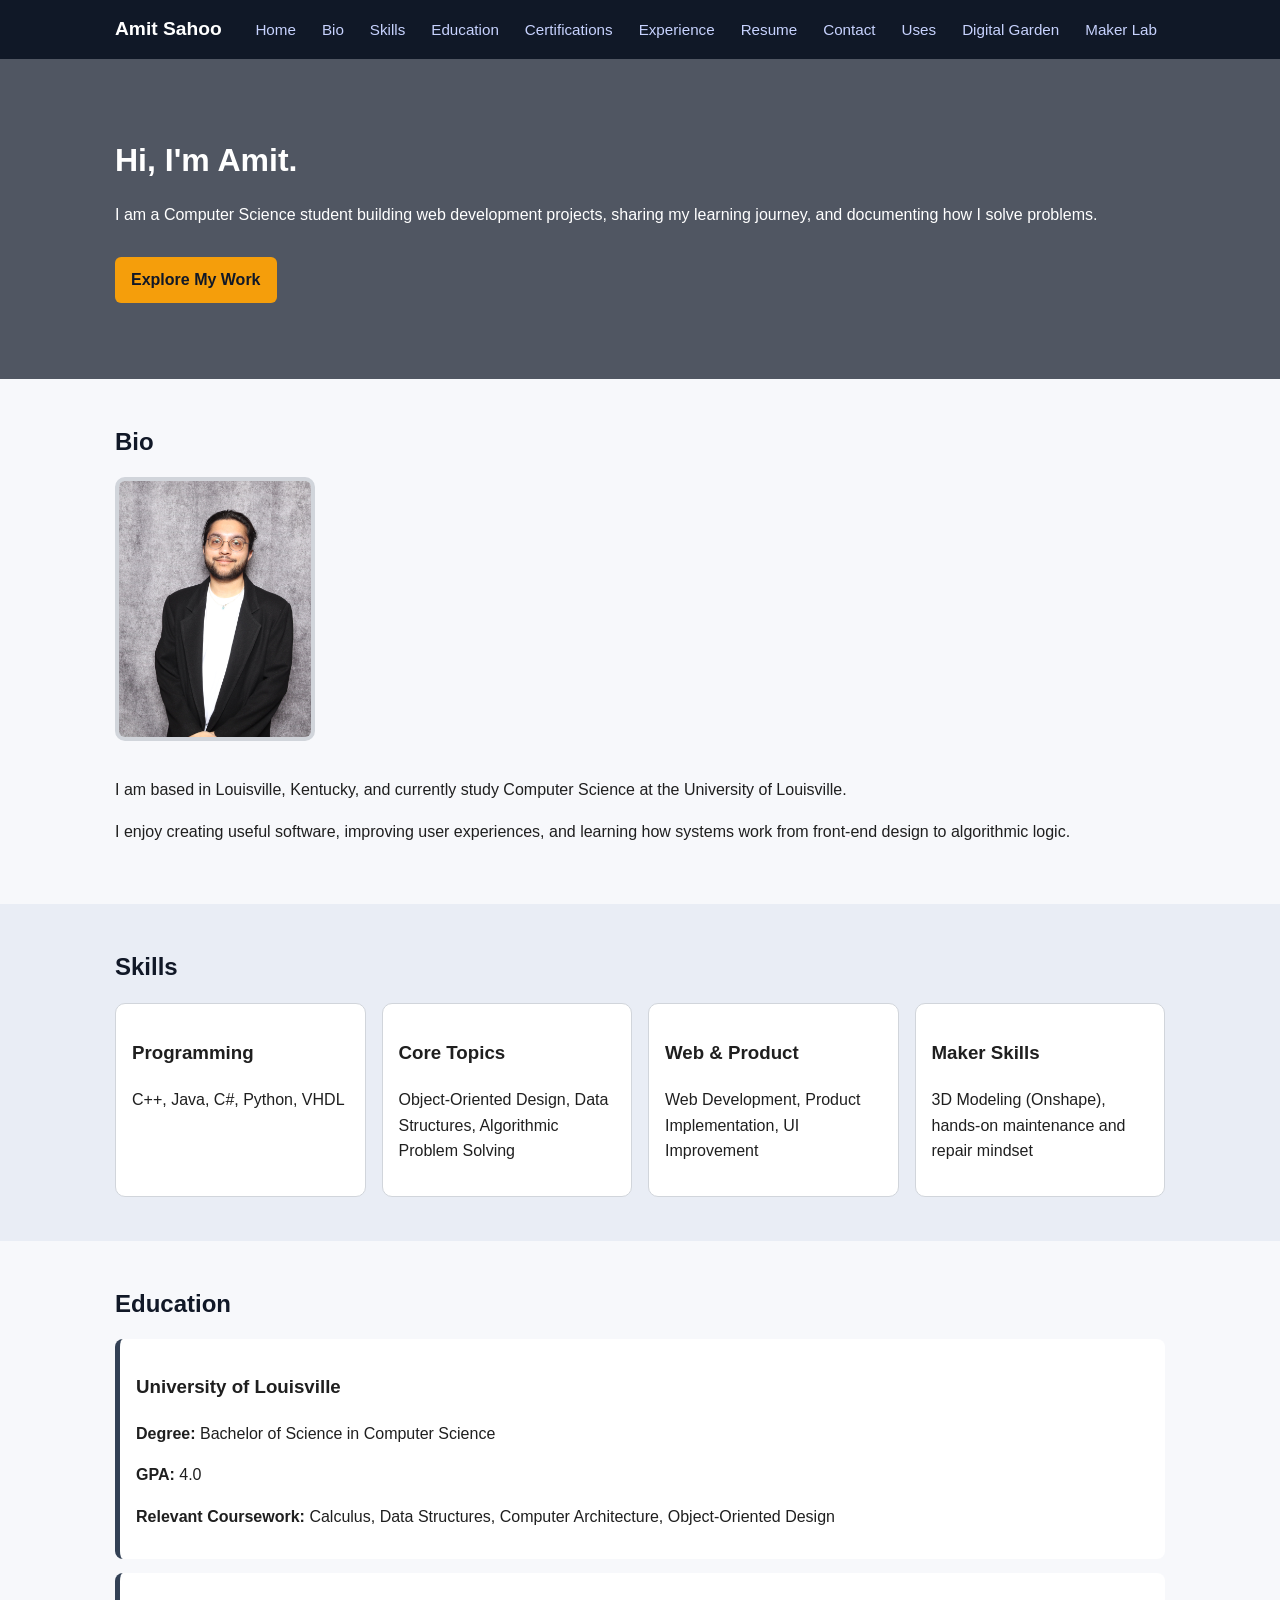
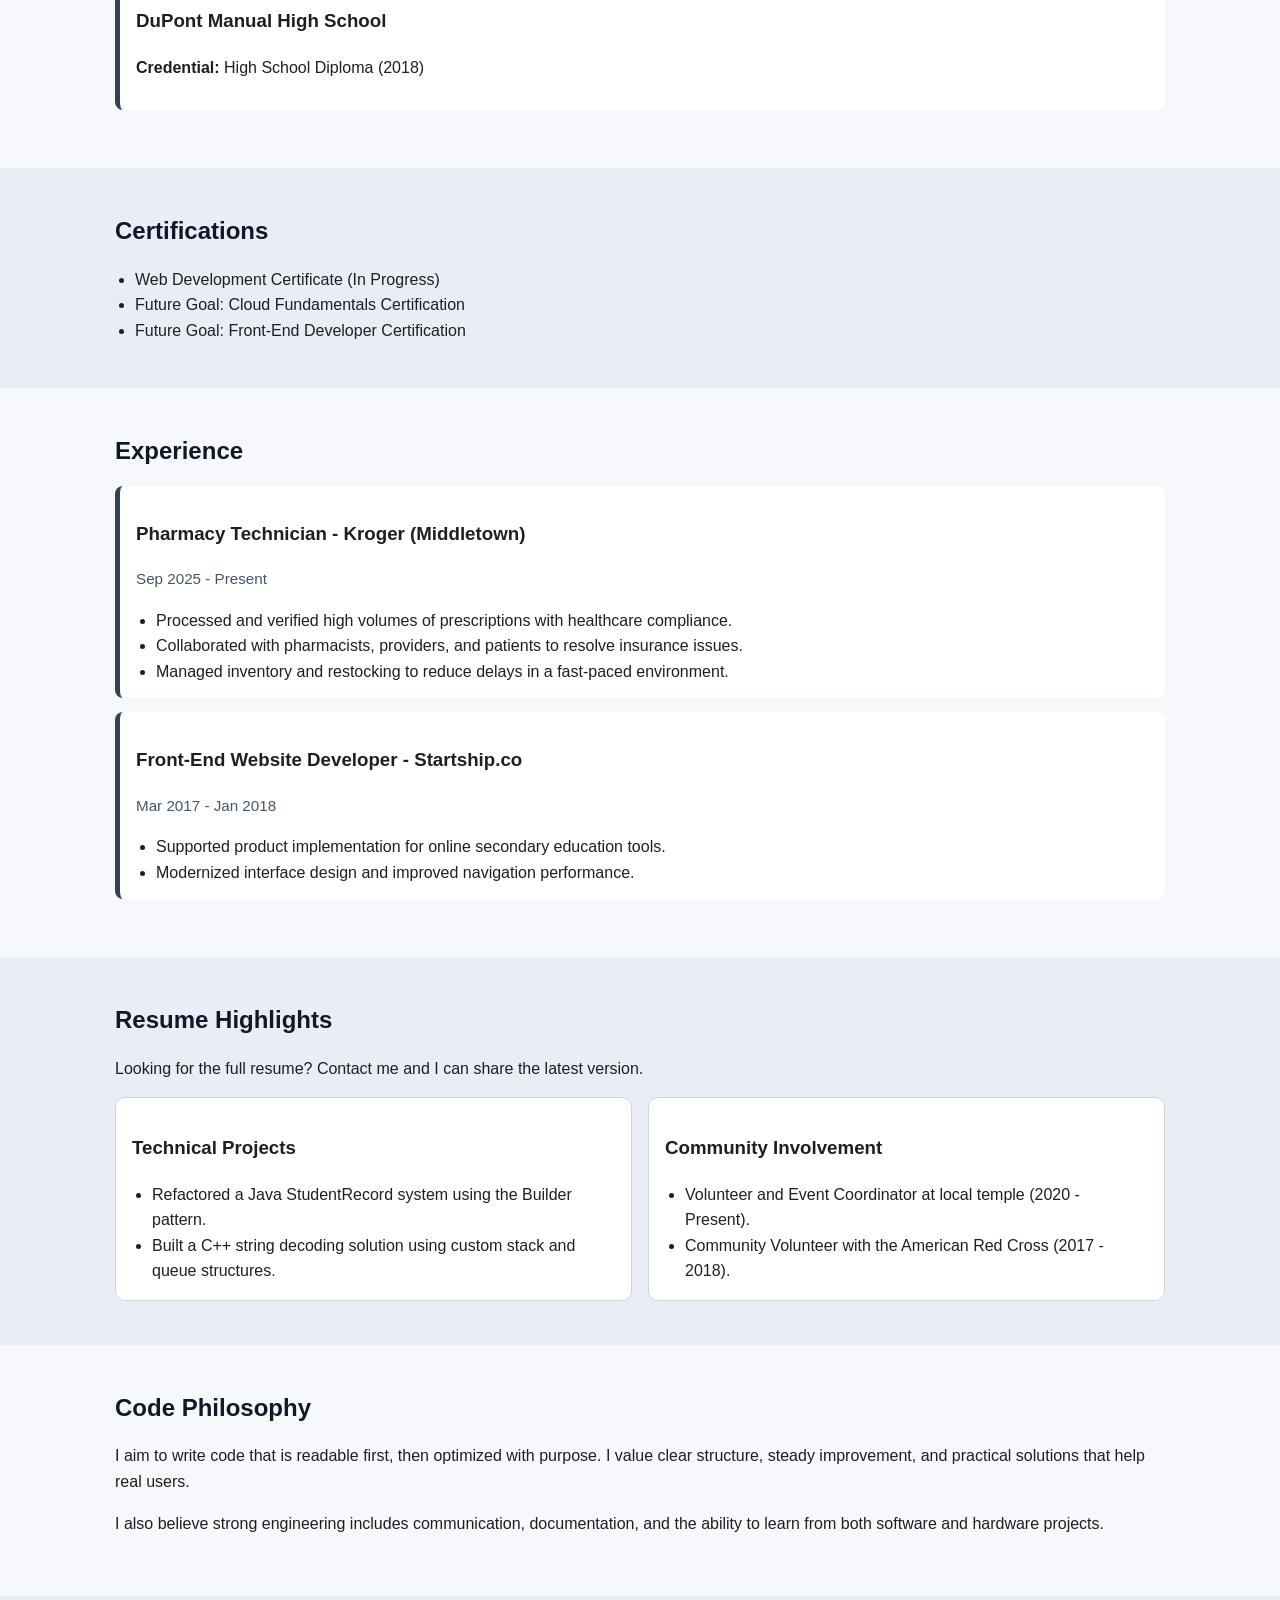
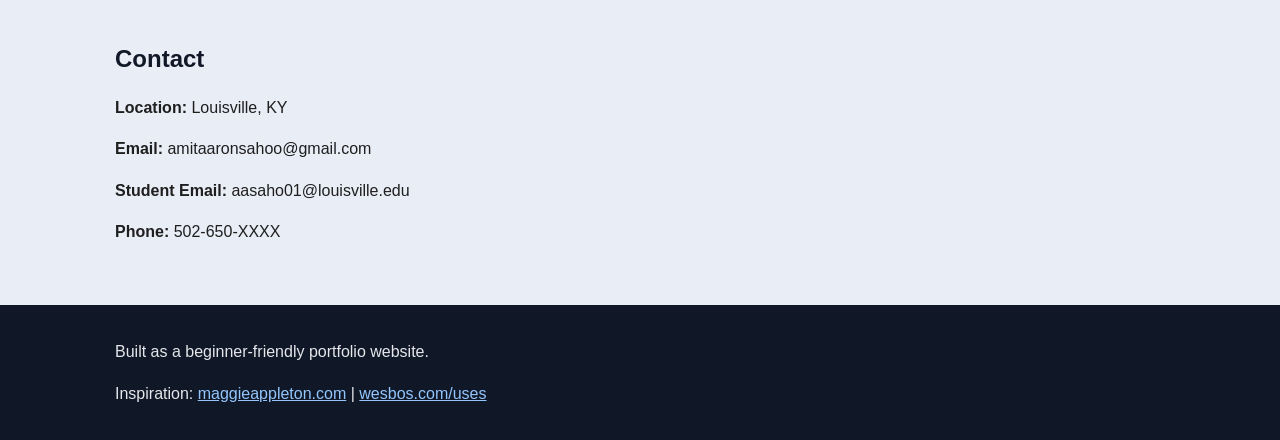
==== index.html @ 65211c7f "Add initial portfolio website files and link checker script" ====
<!DOCTYPE html>
<html lang="en">
<head>
  <meta charset="UTF-8">
  <meta name="viewport" content="width=device-width, initial-scale=1.0">
  <title>Amit Sahoo | Portfolio</title>
  <link rel="stylesheet" href="style.css">
</head>
<body>
  <!-- Simple header with site title and navigation -->
  <header class="site-header">
    <div class="container header-row">
      <a class="site-title" href="index.html">Amit Sahoo</a>
      <nav>
        <ul class="nav-list">
          <li><a href="#hero">Home</a></li>
          <li><a href="#bio">Bio</a></li>
          <li><a href="#skills">Skills</a></li>
          <li><a href="#education">Education</a></li>
          <li><a href="#certifications">Certifications</a></li>
          <li><a href="#experience">Experience</a></li>
          <li><a href="#resume">Resume</a></li>
          <li><a href="#contact">Contact</a></li>
          <li><a href="./uses.html">Uses</a></li>
          <li><a href="./digital-garden.html">Digital Garden</a></li>
          <li><a href="./maker-lab.html">Maker Lab</a></li>
        </ul>
      </nav>
    </div>
  </header>

  <main>
    <!-- Hero section introduces who you are and what this site is about -->
    <section id="hero" class="hero-section">
      <div class="hero-overlay">
        <div class="container hero-content">
          <h1>Hi, I'm Amit.</h1>
          <p>
            I am a Computer Science student building web development projects,
            sharing my learning journey, and documenting how I solve problems.
          </p>
          <a class="button" href="#projects-shortcut">Explore My Work</a>
        </div>
      </div>
    </section>

    <!-- Bio section with a quick personal introduction -->
    <section id="bio" class="section container">
      <h2>Bio</h2>
      <div class="split-layout">
        <img src="img/AmitSahoo.jpeg" alt="Portrait of Amit Sahoo" class="profile-image">
        <div>
          <p>
            I am based in Louisville, Kentucky, and currently study Computer
            Science at the University of Louisville.
          </p>
          <p>
            I enjoy creating useful software, improving user experiences, and
            learning how systems work from front-end design to algorithmic logic.
          </p>
        </div>
      </div>
    </section>

    <!-- Skills section as simple cards for quick scanning -->
    <section id="skills" class="section section-muted">
      <div class="container">
        <h2>Skills</h2>
        <div class="card-row">
          <article class="card">
            <h3>Programming</h3>
            <p>C++, Java, C#, Python, VHDL</p>
          </article>
          <article class="card">
            <h3>Core Topics</h3>
            <p>Object-Oriented Design, Data Structures, Algorithmic Problem Solving</p>
          </article>
          <article class="card">
            <h3>Web & Product</h3>
            <p>Web Development, Product Implementation, UI Improvement</p>
          </article>
          <article class="card">
            <h3>Maker Skills</h3>
            <p>3D Modeling (Onshape), hands-on maintenance and repair mindset</p>
          </article>
        </div>
      </div>
    </section>

    <!-- Education section with concise school details -->
    <section id="education" class="section container">
      <h2>Education</h2>
      <article class="timeline-item">
        <h3>University of Louisville</h3>
        <p><strong>Degree:</strong> Bachelor of Science in Computer Science</p>
        <p><strong>GPA:</strong> 4.0</p>
        <p><strong>Relevant Coursework:</strong> Calculus, Data Structures, Computer Architecture, Object-Oriented Design</p>
      </article>
      <article class="timeline-item">
        <h3>DuPont Manual High School</h3>
        <p><strong>Credential:</strong> High School Diploma (2018)</p>
      </article>
    </section>

    <!-- Certifications section can grow as you complete courses and exams -->
    <section id="certifications" class="section section-muted">
      <div class="container">
        <h2>Certifications</h2>
        <ul class="simple-list">
          <li>Web Development Certificate (In Progress)</li>
          <li>Future Goal: Cloud Fundamentals Certification</li>
          <li>Future Goal: Front-End Developer Certification</li>
        </ul>
      </div>
    </section>

    <!-- Experience section uses concise bullet points from your resume -->
    <section id="experience" class="section container">
      <h2>Experience</h2>
      <article class="timeline-item">
        <h3>Pharmacy Technician - Kroger (Middletown)</h3>
        <p class="meta">Sep 2025 - Present</p>
        <ul class="simple-list">
          <li>Processed and verified high volumes of prescriptions with healthcare compliance.</li>
          <li>Collaborated with pharmacists, providers, and patients to resolve insurance issues.</li>
          <li>Managed inventory and restocking to reduce delays in a fast-paced environment.</li>
        </ul>
      </article>
      <article class="timeline-item">
        <h3>Front-End Website Developer - Startship.co</h3>
        <p class="meta">Mar 2017 - Jan 2018</p>
        <ul class="simple-list">
          <li>Supported product implementation for online secondary education tools.</li>
          <li>Modernized interface design and improved navigation performance.</li>
        </ul>
      </article>
    </section>

    <!-- Resume highlights section keeps your profile concise and easy to read -->
    <section id="resume" class="section section-muted">
      <div class="container">
        <h2>Resume Highlights</h2>
        <p>
          Looking for the full resume? Contact me and I can share the latest version.
        </p>
        <div class="card-row" id="projects-shortcut">
          <article class="card">
            <h3>Technical Projects</h3>
            <ul class="simple-list">
              <li>Refactored a Java StudentRecord system using the Builder pattern.</li>
              <li>Built a C++ string decoding solution using custom stack and queue structures.</li>
            </ul>
          </article>
          <article class="card">
            <h3>Community Involvement</h3>
            <ul class="simple-list">
              <li>Volunteer and Event Coordinator at local temple (2020 - Present).</li>
              <li>Community Volunteer with the American Red Cross (2017 - 2018).</li>
            </ul>
          </article>
        </div>
      </div>
    </section>

    <!-- Code philosophy explains your engineering values in a short way -->
    <section id="code-philosophy" class="section container">
      <h2>Code Philosophy</h2>
      <p>
        I aim to write code that is readable first, then optimized with purpose.
        I value clear structure, steady improvement, and practical solutions that
        help real users.
      </p>
      <p>
        I also believe strong engineering includes communication, documentation,
        and the ability to learn from both software and hardware projects.
      </p>
    </section>

    <!-- Contact section uses privacy-safe details -->
    <section id="contact" class="section section-muted">
      <div class="container">
        <h2>Contact</h2>
        <p><strong>Location:</strong> Louisville, KY</p>
        <p><strong>Email:</strong> amitaaronsahoo@gmail.com</p>
        <p><strong>Student Email:</strong> aasaho01@louisville.edu</p>
        <p><strong>Phone:</strong> 502-650-XXXX</p>
      </div>
    </section>
  </main>

  <!-- Footer includes inspiration links requested by the user -->
  <footer class="site-footer">
    <div class="container">
      <p>Built as a beginner-friendly portfolio website.</p>
      <p>
        Inspiration:
        <a href="https://maggieappleton.com/" target="_blank" rel="noopener noreferrer">maggieappleton.com</a>
        |
        <a href="https://wesbos.com/uses" target="_blank" rel="noopener noreferrer">wesbos.com/uses</a>
      </p>
    </div>
  </footer>
</body>
</html>
---- style.css ----
/* ------------------------------
   Basic page styles
   ------------------------------ */

* {
  box-sizing: border-box;
}

body {
  margin: 0;
  font-family: Arial, sans-serif;
  line-height: 1.6;
  color: #1f1f1f;
  background-color: #f7f8fb;
}

img {
  max-width: 100%;
  display: block;
}

/* Shared width container so content stays readable on large screens */
.container {
  width: 90%;
  max-width: 1050px;
  margin: 0 auto;
}

/* ------------------------------
   Header and navigation
   ------------------------------ */

.site-header {
  background-color: #101827;
  position: sticky;
  top: 0;
  z-index: 20;
}

.header-row {
  display: flex;
  justify-content: space-between;
  align-items: center;
  gap: 16px;
  padding: 14px 0;
}

.site-title {
  color: #ffffff;
  text-decoration: none;
  font-size: 1.2rem;
  font-weight: bold;
}

.nav-list {
  list-style: none;
  display: flex;
  flex-wrap: wrap;
  gap: 10px;
  margin: 0;
  padding: 0;
}

.nav-list a {
  color: #c7d2fe;
  text-decoration: none;
  padding: 6px 8px;
  border-radius: 5px;
  font-size: 0.95rem;
}

.nav-list a:hover {
  background-color: #1f2937;
  color: #ffffff;
}

/* ------------------------------
   Hero section
   ------------------------------ */

.hero-section {
  background-image: url("img/hero-bg.jpg");
  background-size: cover;
  background-position: center;
  min-height: 320px;
}

.hero-overlay {
  background-color: rgba(16, 24, 39, 0.72);
  min-height: 320px;
  display: flex;
  align-items: center;
}

.hero-content {
  color: #ffffff;
  padding: 40px 0;
}

.hero-content h1 {
  margin-top: 0;
  margin-bottom: 8px;
  font-size: 2rem;
}

.button {
  display: inline-block;
  margin-top: 14px;
  background-color: #f59e0b;
  color: #111827;
  text-decoration: none;
  padding: 10px 16px;
  border-radius: 6px;
  font-weight: bold;
}

.button:hover {
  background-color: #fbbf24;
}

/* ------------------------------
   Shared section and card styles
   ------------------------------ */

.section {
  padding: 44px 0;
}

.section-muted {
  background-color: #e9edf5;
}

h2 {
  margin-top: 0;
  margin-bottom: 16px;
  color: #111827;
}

.split-layout {
  display: flex;
  flex-wrap: wrap;
  gap: 20px;
  align-items: center;
}

.profile-image {
  width: 200px;
  border-radius: 10px;
  border: 4px solid #d1d5db;
}

.card-row {
  display: flex;
  flex-wrap: wrap;
  gap: 16px;
}

.card {
  flex: 1 1 220px;
  background-color: #ffffff;
  border: 1px solid #d1d5db;
  border-radius: 10px;
  padding: 16px;
}

.timeline-item {
  background-color: #ffffff;
  border-left: 5px solid #334155;
  padding: 14px 16px;
  margin-bottom: 14px;
  border-radius: 8px;
}

.meta {
  color: #475569;
  font-size: 0.95rem;
}

.simple-list {
  padding-left: 20px;
  margin-bottom: 0;
}

/* ------------------------------
   Footer styles
   ------------------------------ */

.site-footer {
  background-color: #101827;
  color: #e5e7eb;
  padding: 18px 0;
}

.site-footer a {
  color: #93c5fd;
}

/* ------------------------------
   Small screen improvements
   ------------------------------ */

@media (max-width: 680px) {
  .header-row {
    flex-direction: column;
    align-items: flex-start;
  }

  .hero-content h1 {
    font-size: 1.6rem;
  }

  .profile-image {
    width: 150px;
  }
}
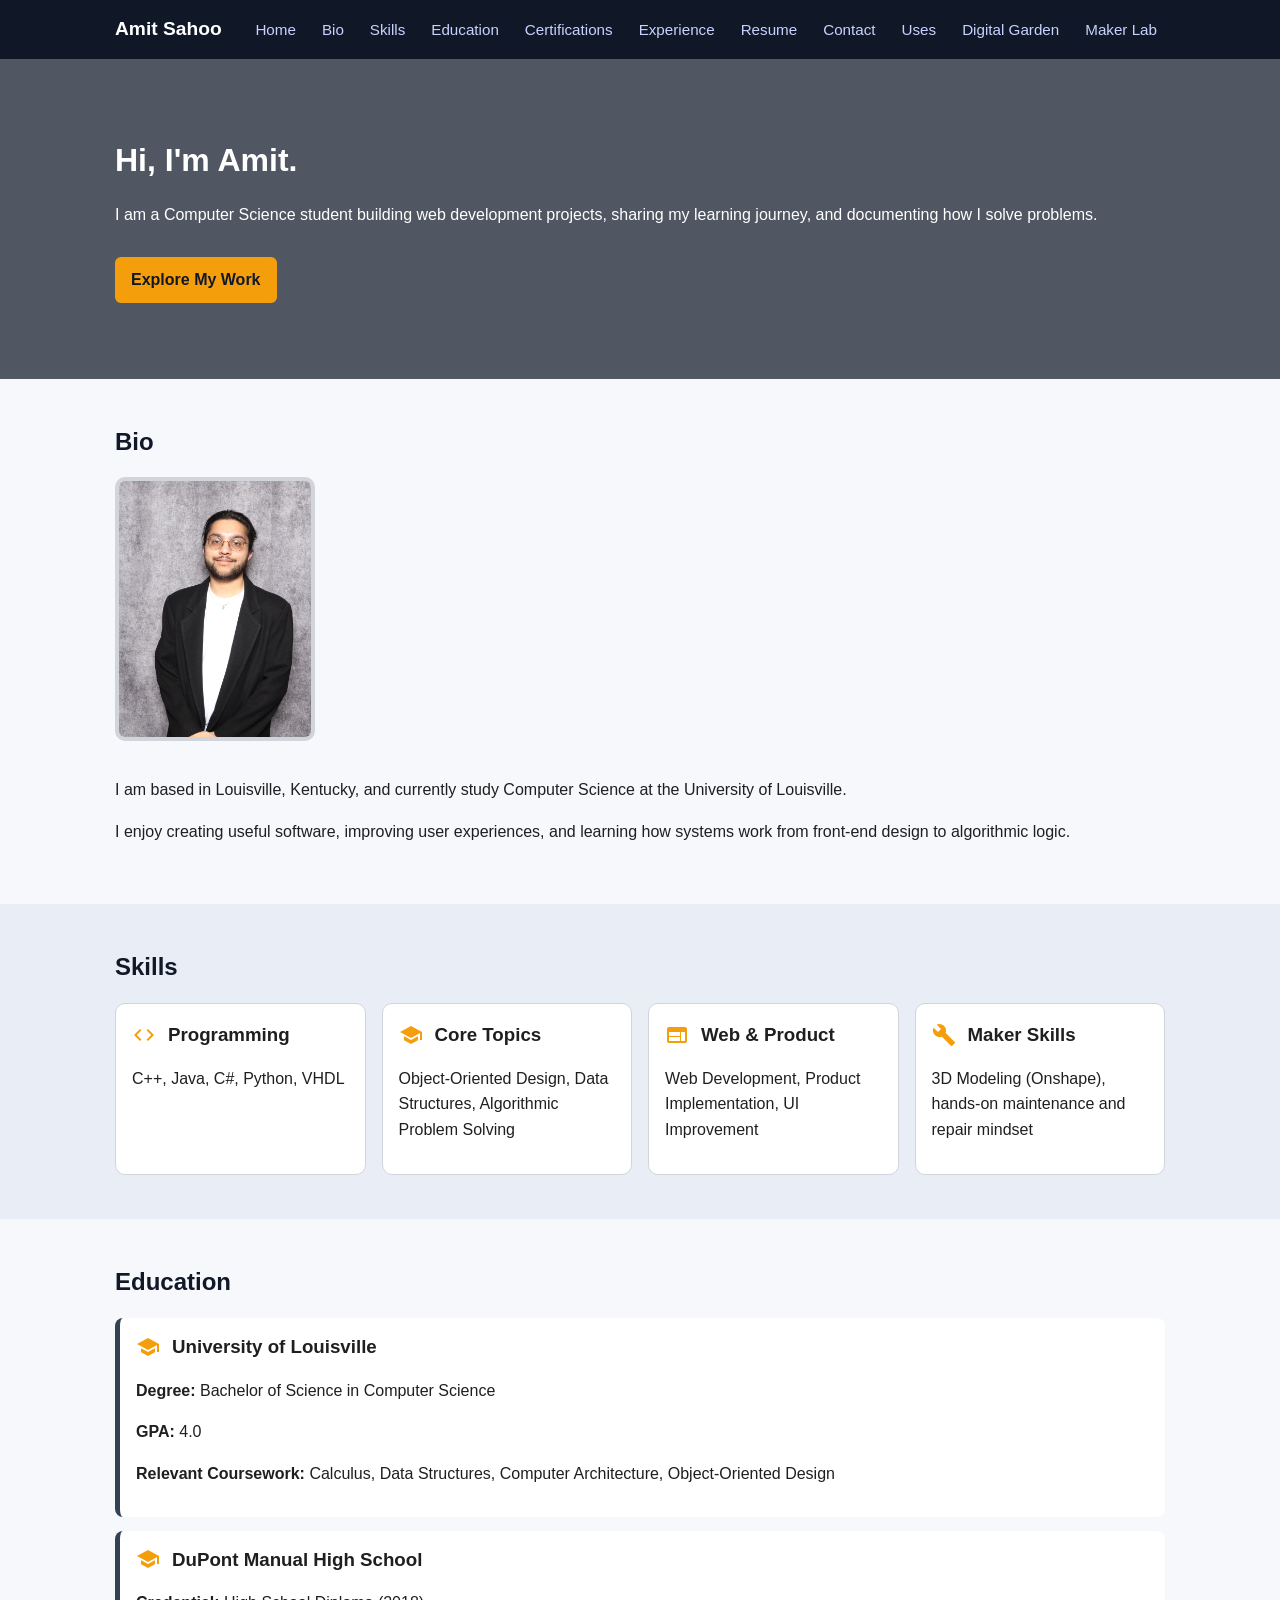
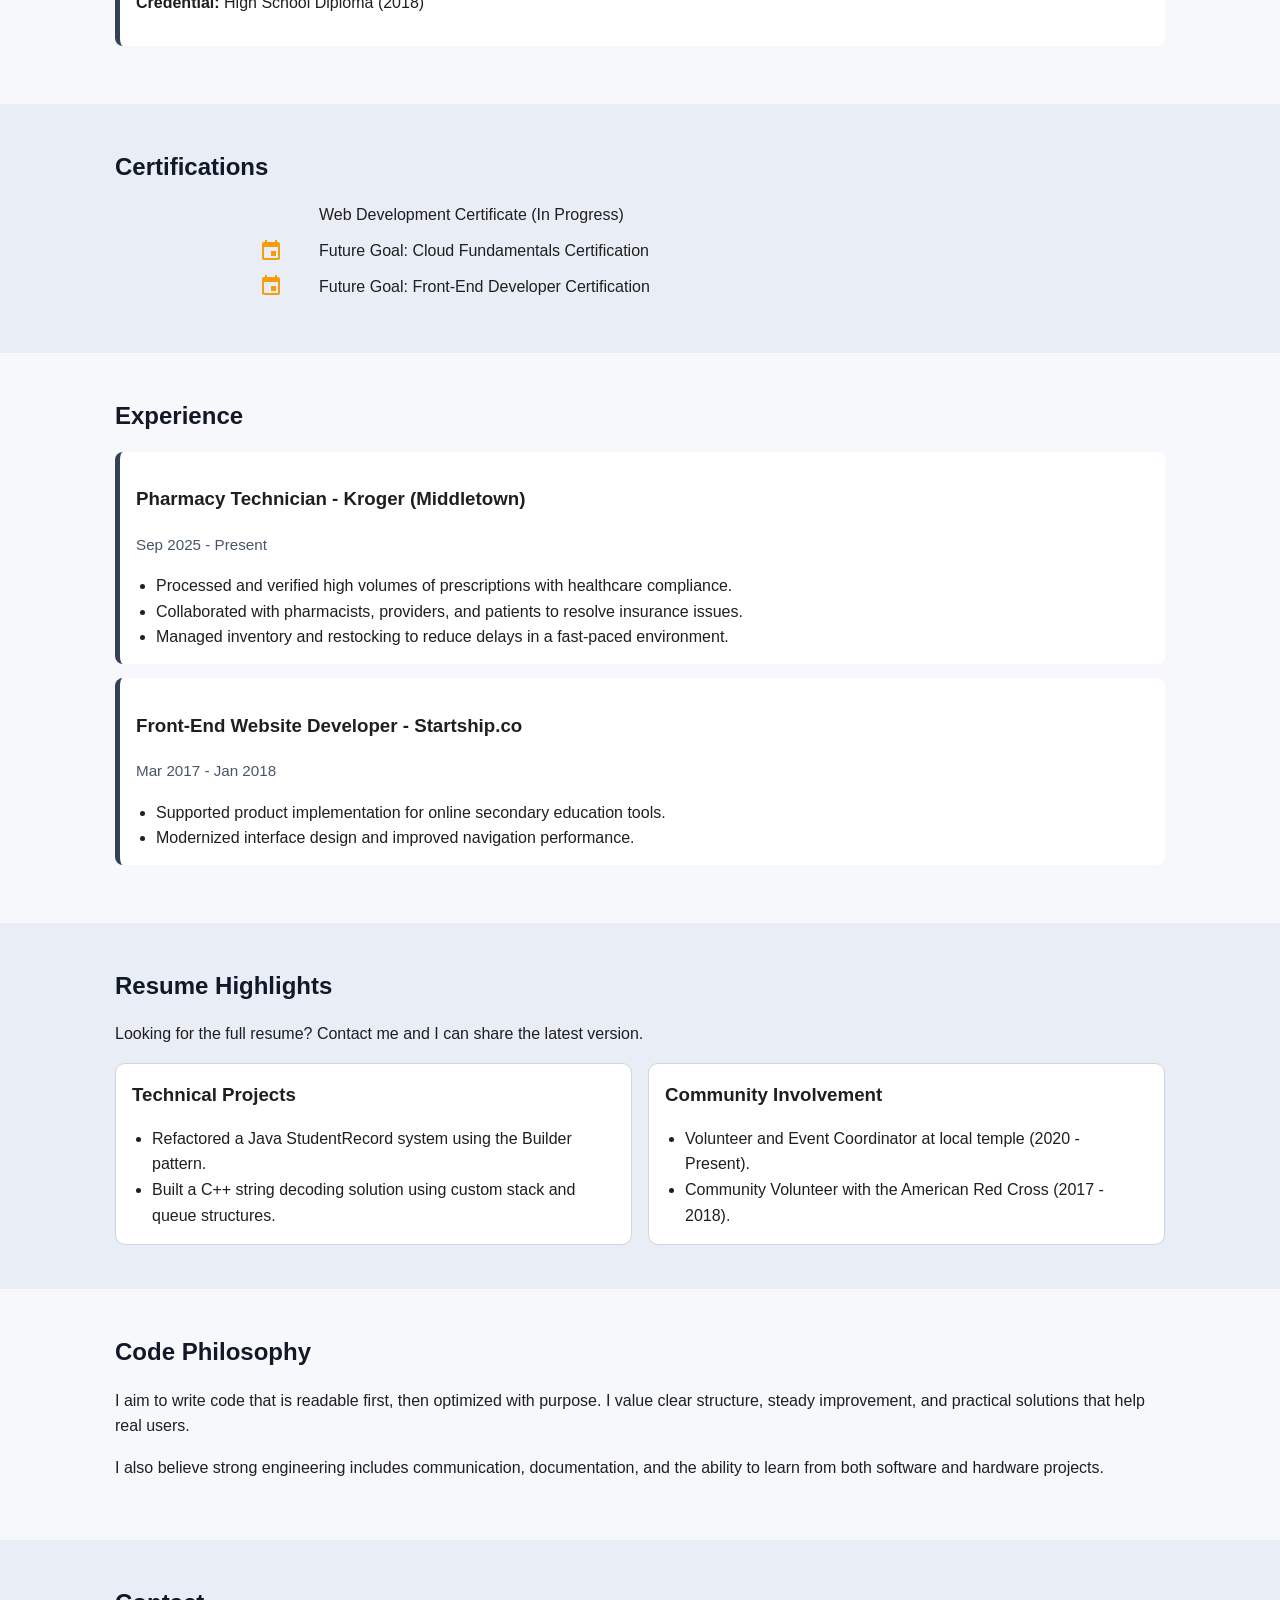
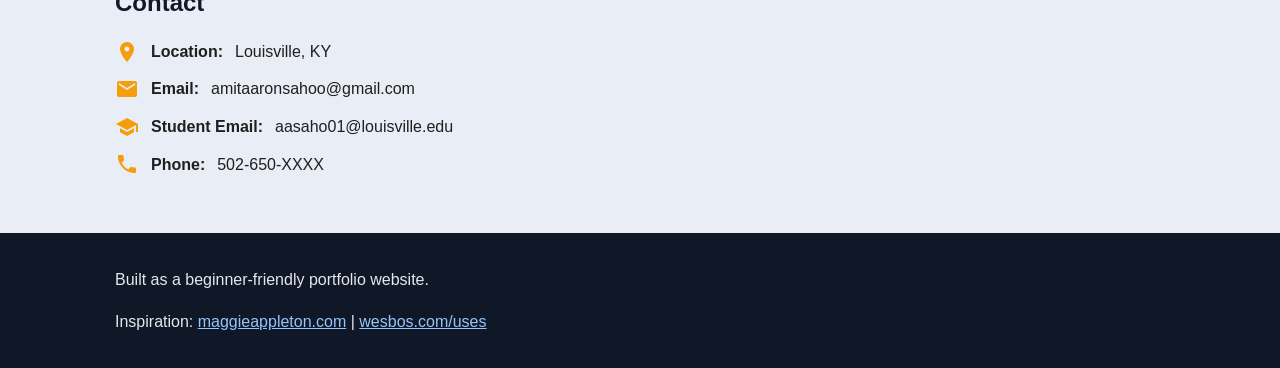
==== commit e23a52cb: "Enhance digital garden and portfolio pages with Material Icons for improved visual appeal and clarit" ====
--- a/index.html
+++ b/index.html
@@ -5,6 +5,8 @@
   <meta name="viewport" content="width=device-width, initial-scale=1.0">
   <title>Amit Sahoo | Portfolio</title>
   <link rel="stylesheet" href="style.css">
+  <!-- Google Material Icons library for great-looking skill icons -->
+  <link rel="stylesheet" href="https://fonts.googleapis.com/icon?family=Material+Icons">
 </head>
 <body>
   <!-- Simple header with site title and navigation -->
@@ -62,25 +64,41 @@
       </div>
     </section>
 
-    <!-- Skills section as simple cards for quick scanning -->
+    <!-- Skills section with icons using Google Material Icons -->
     <section id="skills" class="section section-muted">
       <div class="container">
         <h2>Skills</h2>
         <div class="card-row">
-          <article class="card">
-            <h3>Programming</h3>
+          <!-- Programming card with code icon -->
+          <article class="card">
+            <div class="card-icon-header">
+              <span class="material-icons card-icon">code</span>
+              <h3>Programming</h3>
+            </div>
             <p>C++, Java, C#, Python, VHDL</p>
           </article>
-          <article class="card">
-            <h3>Core Topics</h3>
+          <!-- Core topics card with school icon -->
+          <article class="card">
+            <div class="card-icon-header">
+              <span class="material-icons card-icon">school</span>
+              <h3>Core Topics</h3>
+            </div>
             <p>Object-Oriented Design, Data Structures, Algorithmic Problem Solving</p>
           </article>
-          <article class="card">
-            <h3>Web & Product</h3>
+          <!-- Web and Product card with web icon -->
+          <article class="card">
+            <div class="card-icon-header">
+              <span class="material-icons card-icon">web</span>
+              <h3>Web & Product</h3>
+            </div>
             <p>Web Development, Product Implementation, UI Improvement</p>
           </article>
-          <article class="card">
-            <h3>Maker Skills</h3>
+          <!-- Maker skills card with build icon -->
+          <article class="card">
+            <div class="card-icon-header">
+              <span class="material-icons card-icon">build</span>
+              <h3>Maker Skills</h3>
+            </div>
             <p>3D Modeling (Onshape), hands-on maintenance and repair mindset</p>
           </article>
         </div>
@@ -91,13 +109,19 @@
     <section id="education" class="section container">
       <h2>Education</h2>
       <article class="timeline-item">
-        <h3>University of Louisville</h3>
+        <div class="item-header-icon">
+          <span class="material-icons item-icon">school</span>
+          <h3>University of Louisville</h3>
+        </div>
         <p><strong>Degree:</strong> Bachelor of Science in Computer Science</p>
         <p><strong>GPA:</strong> 4.0</p>
         <p><strong>Relevant Coursework:</strong> Calculus, Data Structures, Computer Architecture, Object-Oriented Design</p>
       </article>
       <article class="timeline-item">
-        <h3>DuPont Manual High School</h3>
+        <div class="item-header-icon">
+          <span class="material-icons item-icon">school</span>
+          <h3>DuPont Manual High School</h3>
+        </div>
         <p><strong>Credential:</strong> High School Diploma (2018)</p>
       </article>
     </section>
@@ -106,10 +130,10 @@
     <section id="certifications" class="section section-muted">
       <div class="container">
         <h2>Certifications</h2>
-        <ul class="simple-list">
-          <li>Web Development Certificate (In Progress)</li>
-          <li>Future Goal: Cloud Fundamentals Certification</li>
-          <li>Future Goal: Front-End Developer Certification</li>
+        <ul class="icon-list">
+          <li><span class="material-icons list-icon">verified</span> Web Development Certificate (In Progress)</li>
+          <li><span class="material-icons list-icon">emoji_events</span> Future Goal: Cloud Fundamentals Certification</li>
+          <li><span class="material-icons list-icon">emoji_events</span> Future Goal: Front-End Developer Certification</li>
         </ul>
       </div>
     </section>
@@ -180,10 +204,12 @@
     <section id="contact" class="section section-muted">
       <div class="container">
         <h2>Contact</h2>
-        <p><strong>Location:</strong> Louisville, KY</p>
-        <p><strong>Email:</strong> amitaaronsahoo@gmail.com</p>
-        <p><strong>Student Email:</strong> aasaho01@louisville.edu</p>
-        <p><strong>Phone:</strong> 502-650-XXXX</p>
+        <ul class="contact-list">
+          <li><span class="material-icons contact-icon">location_on</span> <strong>Location:</strong> Louisville, KY</li>
+          <li><span class="material-icons contact-icon">email</span> <strong>Email:</strong> amitaaronsahoo@gmail.com</li>
+          <li><span class="material-icons contact-icon">school</span> <strong>Student Email:</strong> aasaho01@louisville.edu</li>
+          <li><span class="material-icons contact-icon">phone</span> <strong>Phone:</strong> 502-650-XXXX</li>
+        </ul>
       </div>
     </section>
   </main>
--- a/style.css
+++ b/style.css
@@ -195,6 +195,81 @@
   color: #93c5fd;
 }
 
+/* Icon styles for Material Icons in skill cards */
+.card-icon-header {
+  display: flex;
+  align-items: center;
+  gap: 12px;
+  margin-bottom: 12px;
+}
+
+.card-icon {
+  font-size: 28px;
+  color: #f59e0b;
+}
+
+.card h3 {
+  margin: 0;
+}
+
+/* Timeline item headers with icons */
+.item-header-icon {
+  display: flex;
+  align-items: center;
+  gap: 12px;
+  margin-bottom: 8px;
+}
+
+.item-icon {
+  font-size: 24px;
+  color: #f59e0b;
+  flex-shrink: 0;
+}
+
+.item-header-icon h3 {
+  margin: 0;
+}
+
+/* Lists with icons (certifications, contact info) */
+.icon-list {
+  list-style: none;
+  padding: 0;
+  margin: 0;
+}
+
+.icon-list li {
+  display: flex;
+  align-items: center;
+  gap: 12px;
+  margin-bottom: 10px;
+}
+
+.list-icon {
+  font-size: 20px;
+  color: #f59e0b;
+  flex-shrink: 0;
+}
+
+/* Contact section styling */
+.contact-list {
+  list-style: none;
+  padding: 0;
+  margin: 0;
+}
+
+.contact-list li {
+  display: flex;
+  align-items: center;
+  gap: 12px;
+  margin-bottom: 12px;
+}
+
+.contact-icon {
+  font-size: 22px;
+  color: #f59e0b;
+  flex-shrink: 0;
+}
+
 /* ------------------------------
    Small screen improvements
    ------------------------------ */
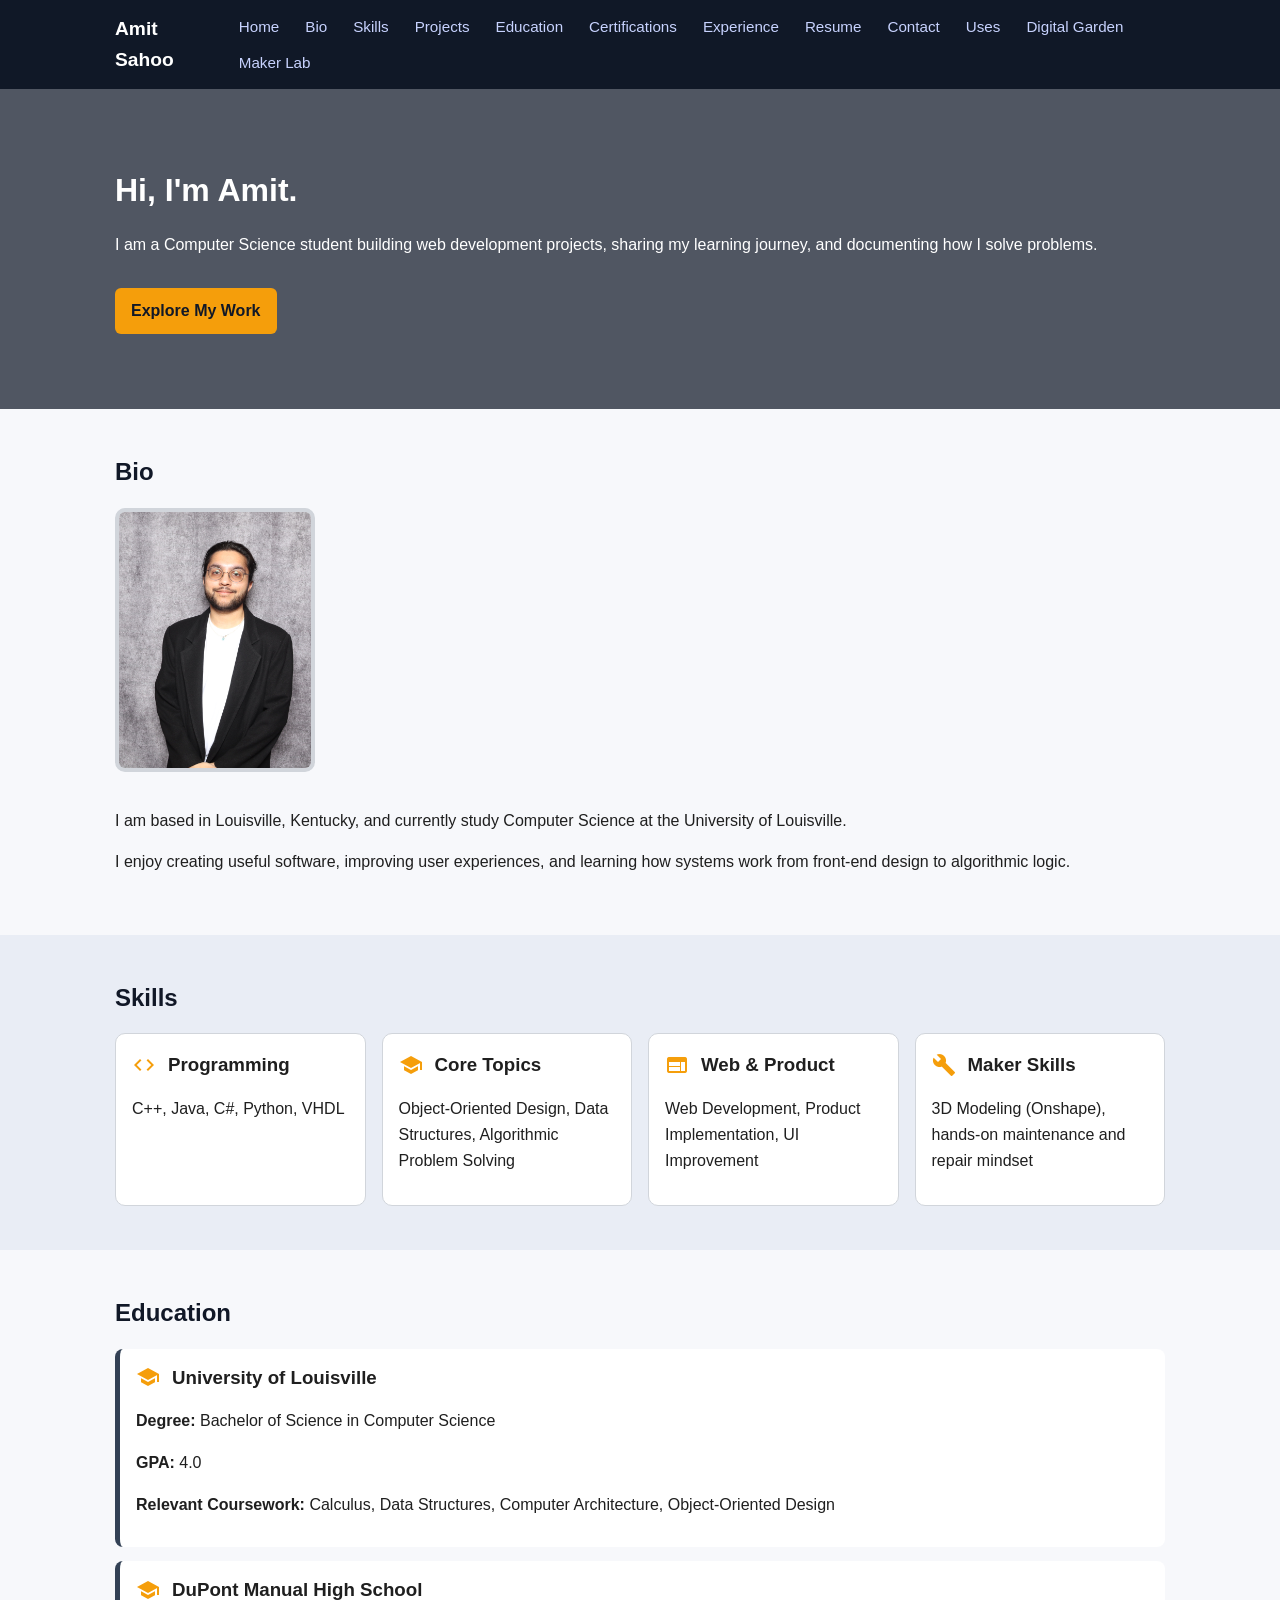
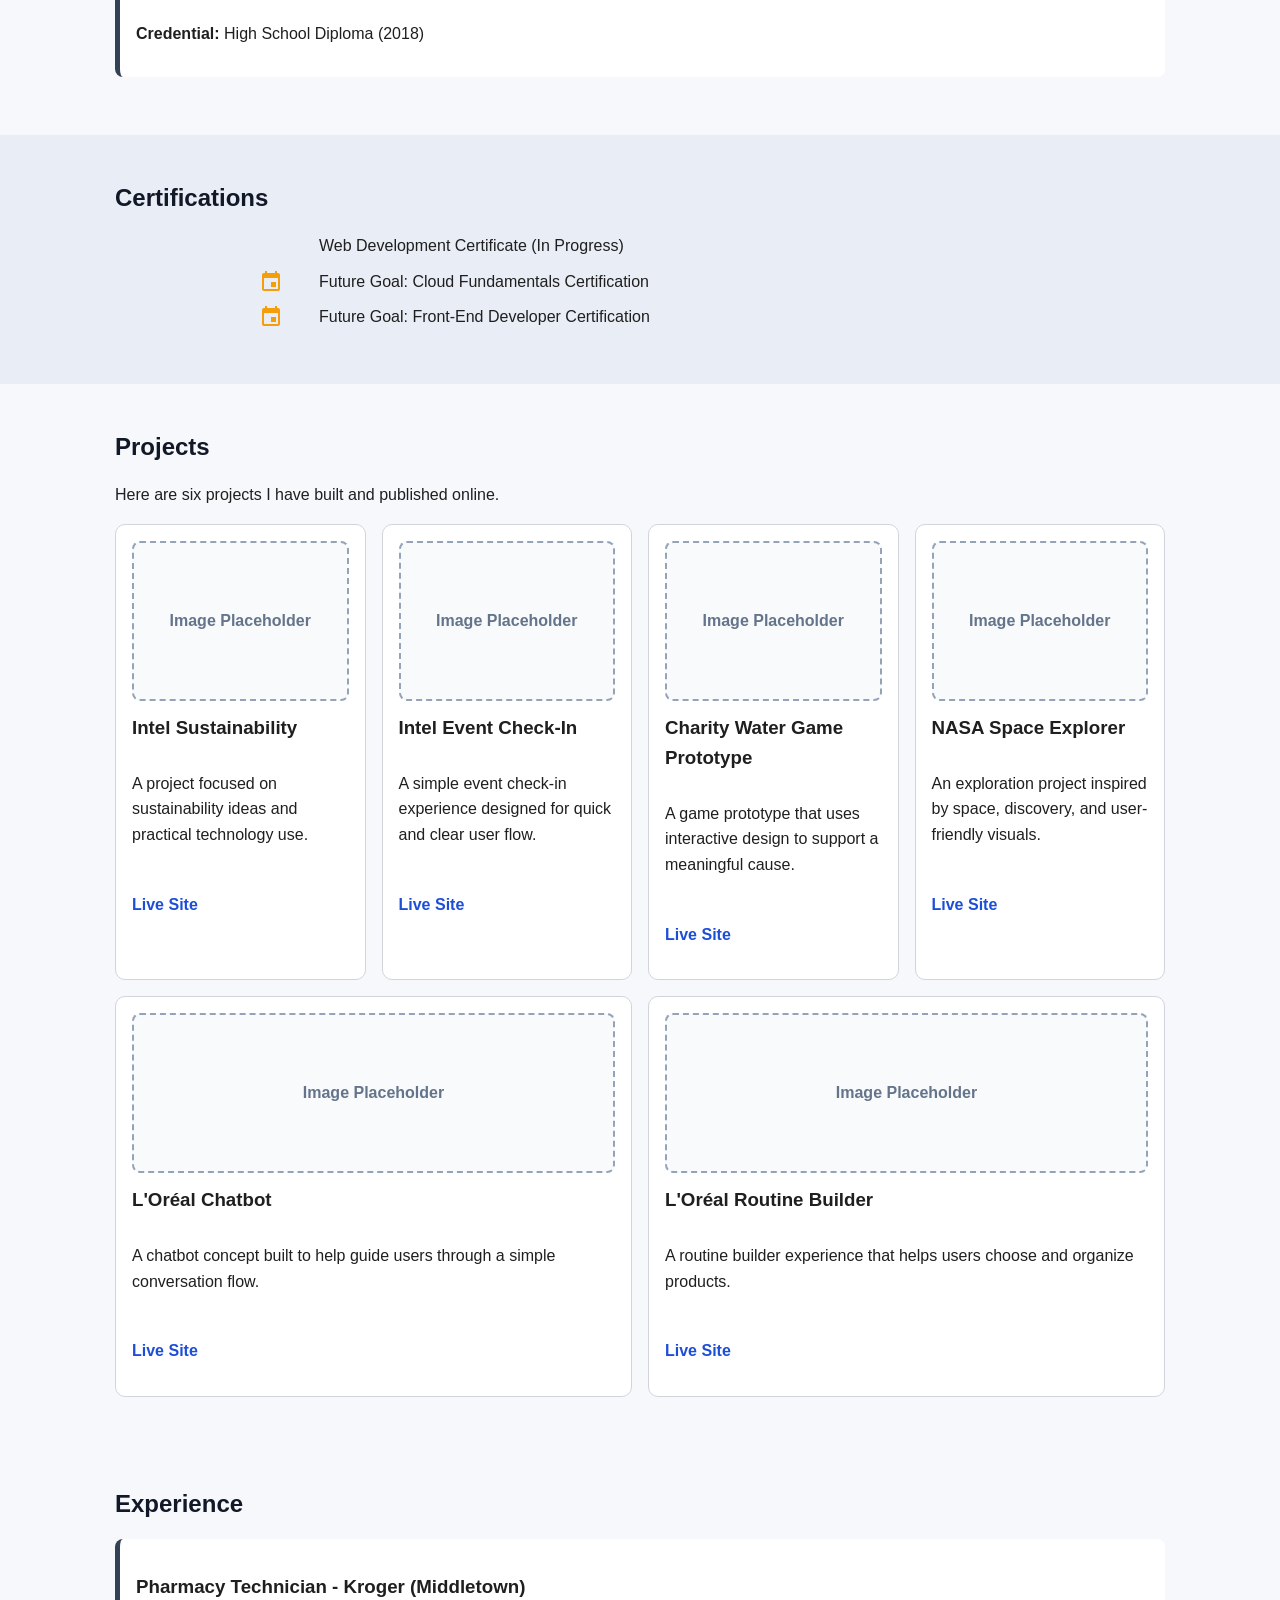
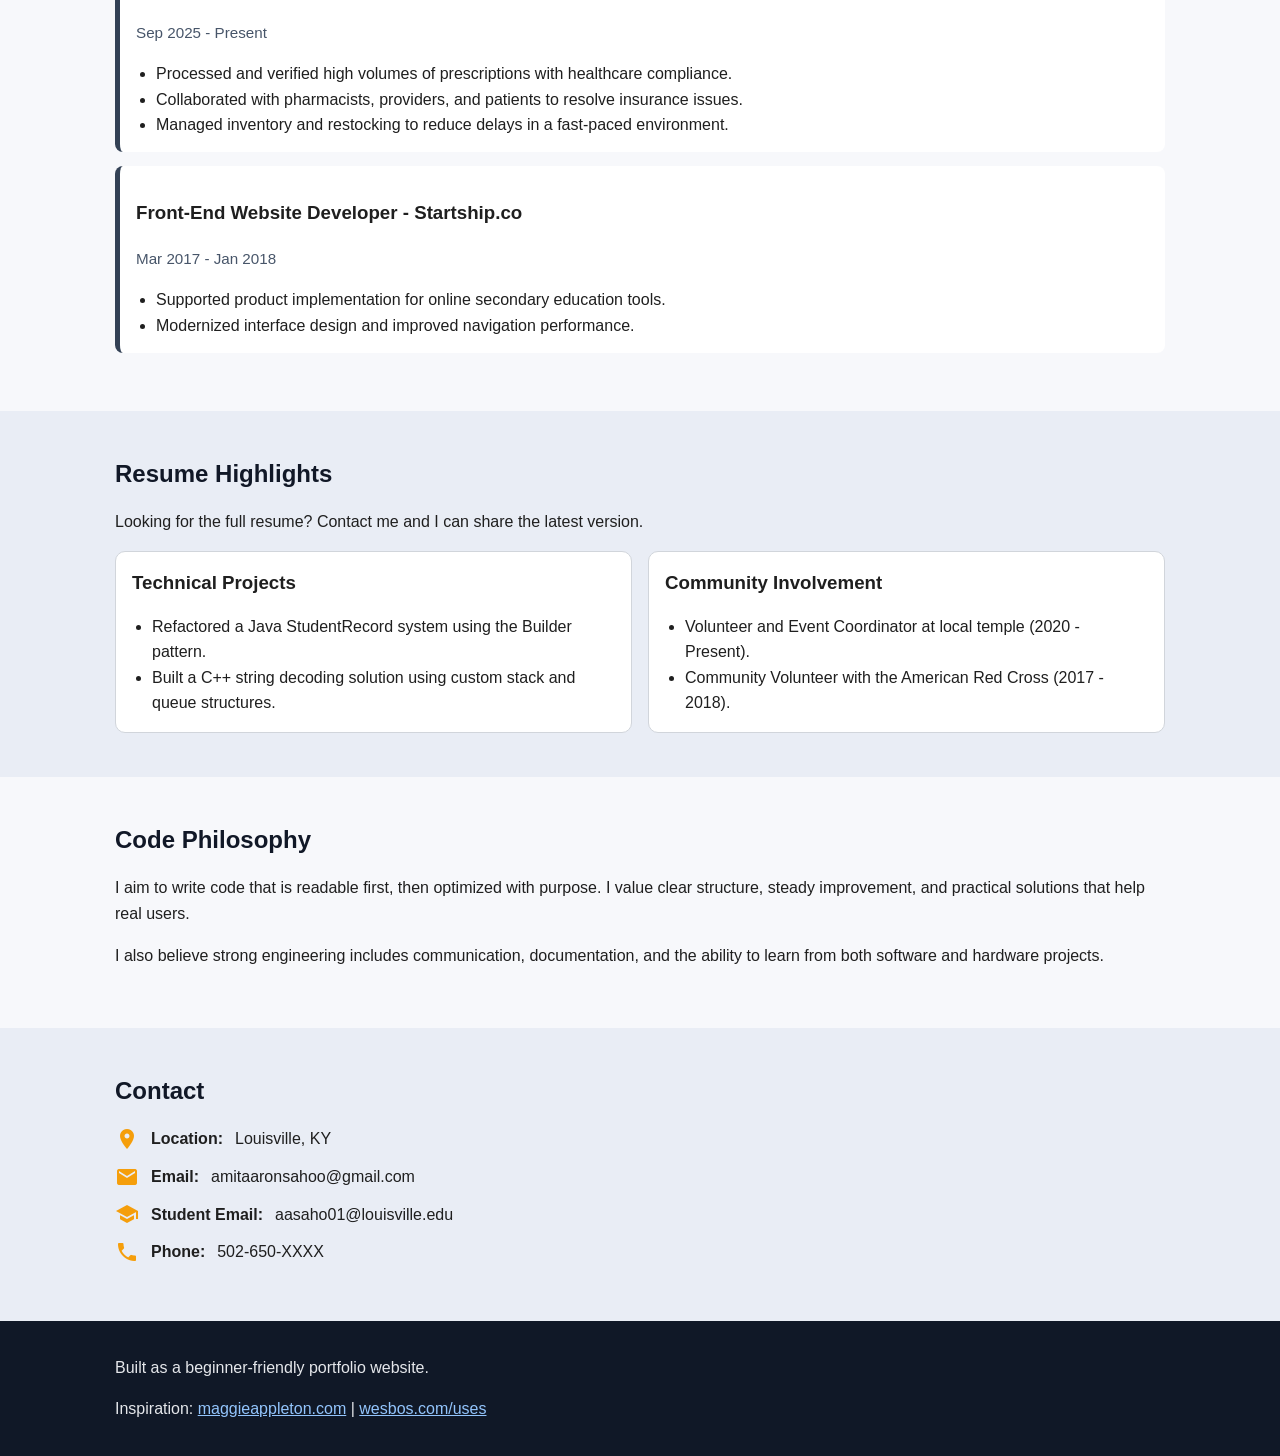
==== commit 93bcf2e5: "Add projects section with cards and update navigation links" ====
--- a/index.html
+++ b/index.html
@@ -18,6 +18,7 @@
           <li><a href="#hero">Home</a></li>
           <li><a href="#bio">Bio</a></li>
           <li><a href="#skills">Skills</a></li>
+          <li><a href="#projects">Projects</a></li>
           <li><a href="#education">Education</a></li>
           <li><a href="#certifications">Certifications</a></li>
           <li><a href="#experience">Experience</a></li>
@@ -41,7 +42,7 @@
             I am a Computer Science student building web development projects,
             sharing my learning journey, and documenting how I solve problems.
           </p>
-          <a class="button" href="#projects-shortcut">Explore My Work</a>
+          <a class="button" href="#projects">Explore My Work</a>
         </div>
       </div>
     </section>
@@ -138,6 +139,52 @@
       </div>
     </section>
 
+    <!-- Projects section highlights live work with simple cards -->
+    <section id="projects" class="section container">
+      <h2>Projects</h2>
+      <p>
+        Here are six projects I have built and published online.
+      </p>
+      <div class="card-row projects-row">
+        <article class="card project-card">
+          <div class="project-image-placeholder">Image Placeholder</div>
+          <h3>Intel Sustainability</h3>
+          <p>A project focused on sustainability ideas and practical technology use.</p>
+          <p><a href="https://amitaaronsahoo.github.io/02-prj-intel-sustainability/" target="_blank" rel="noopener noreferrer">Live Site</a></p>
+        </article>
+        <article class="card project-card">
+          <div class="project-image-placeholder">Image Placeholder</div>
+          <h3>Intel Event Check-In</h3>
+          <p>A simple event check-in experience designed for quick and clear user flow.</p>
+          <p><a href="https://amitaaronsahoo.github.io/05-prj-intel-event-check-in" target="_blank" rel="noopener noreferrer">Live Site</a></p>
+        </article>
+        <article class="card project-card">
+          <div class="project-image-placeholder">Image Placeholder</div>
+          <h3>Charity Water Game Prototype</h3>
+          <p>A game prototype that uses interactive design to support a meaningful cause.</p>
+          <p><a href="https://amitaaronsahoo.github.io/05-charity-water-game-prototype" target="_blank" rel="noopener noreferrer">Live Site</a></p>
+        </article>
+        <article class="card project-card">
+          <div class="project-image-placeholder">Image Placeholder</div>
+          <h3>NASA Space Explorer</h3>
+          <p>An exploration project inspired by space, discovery, and user-friendly visuals.</p>
+          <p><a href="https://amitaaronsahoo.github.io/07-nasa-space-explorer" target="_blank" rel="noopener noreferrer">Live Site</a></p>
+        </article>
+        <article class="card project-card">
+          <div class="project-image-placeholder">Image Placeholder</div>
+          <h3>L'Or&eacute;al Chatbot</h3>
+          <p>A chatbot concept built to help guide users through a simple conversation flow.</p>
+          <p><a href="https://amitaaronsahoo.github.io/08-prj-loreal-chatbot" target="_blank" rel="noopener noreferrer">Live Site</a></p>
+        </article>
+        <article class="card project-card">
+          <div class="project-image-placeholder">Image Placeholder</div>
+          <h3>L'Or&eacute;al Routine Builder</h3>
+          <p>A routine builder experience that helps users choose and organize products.</p>
+          <p><a href="https://amitaaronsahoo.github.io/09-prj-loreal-routine-builder" target="_blank" rel="noopener noreferrer">Live Site</a></p>
+        </article>
+      </div>
+    </section>
+
     <!-- Experience section uses concise bullet points from your resume -->
     <section id="experience" class="section container">
       <h2>Experience</h2>
--- a/style.css
+++ b/style.css
@@ -163,6 +163,39 @@
   padding: 16px;
 }
 
+.projects-row {
+  align-items: stretch;
+}
+
+.project-card {
+  display: flex;
+  flex-direction: column;
+  gap: 12px;
+}
+
+.project-image-placeholder {
+  height: 160px;
+  border-radius: 8px;
+  border: 2px dashed #94a3b8;
+  background-color: #f8fafc;
+  color: #64748b;
+  display: flex;
+  align-items: center;
+  justify-content: center;
+  text-align: center;
+  font-weight: bold;
+}
+
+.project-card a {
+  color: #1d4ed8;
+  font-weight: bold;
+  text-decoration: none;
+}
+
+.project-card a:hover {
+  text-decoration: underline;
+}
+
 .timeline-item {
   background-color: #ffffff;
   border-left: 5px solid #334155;
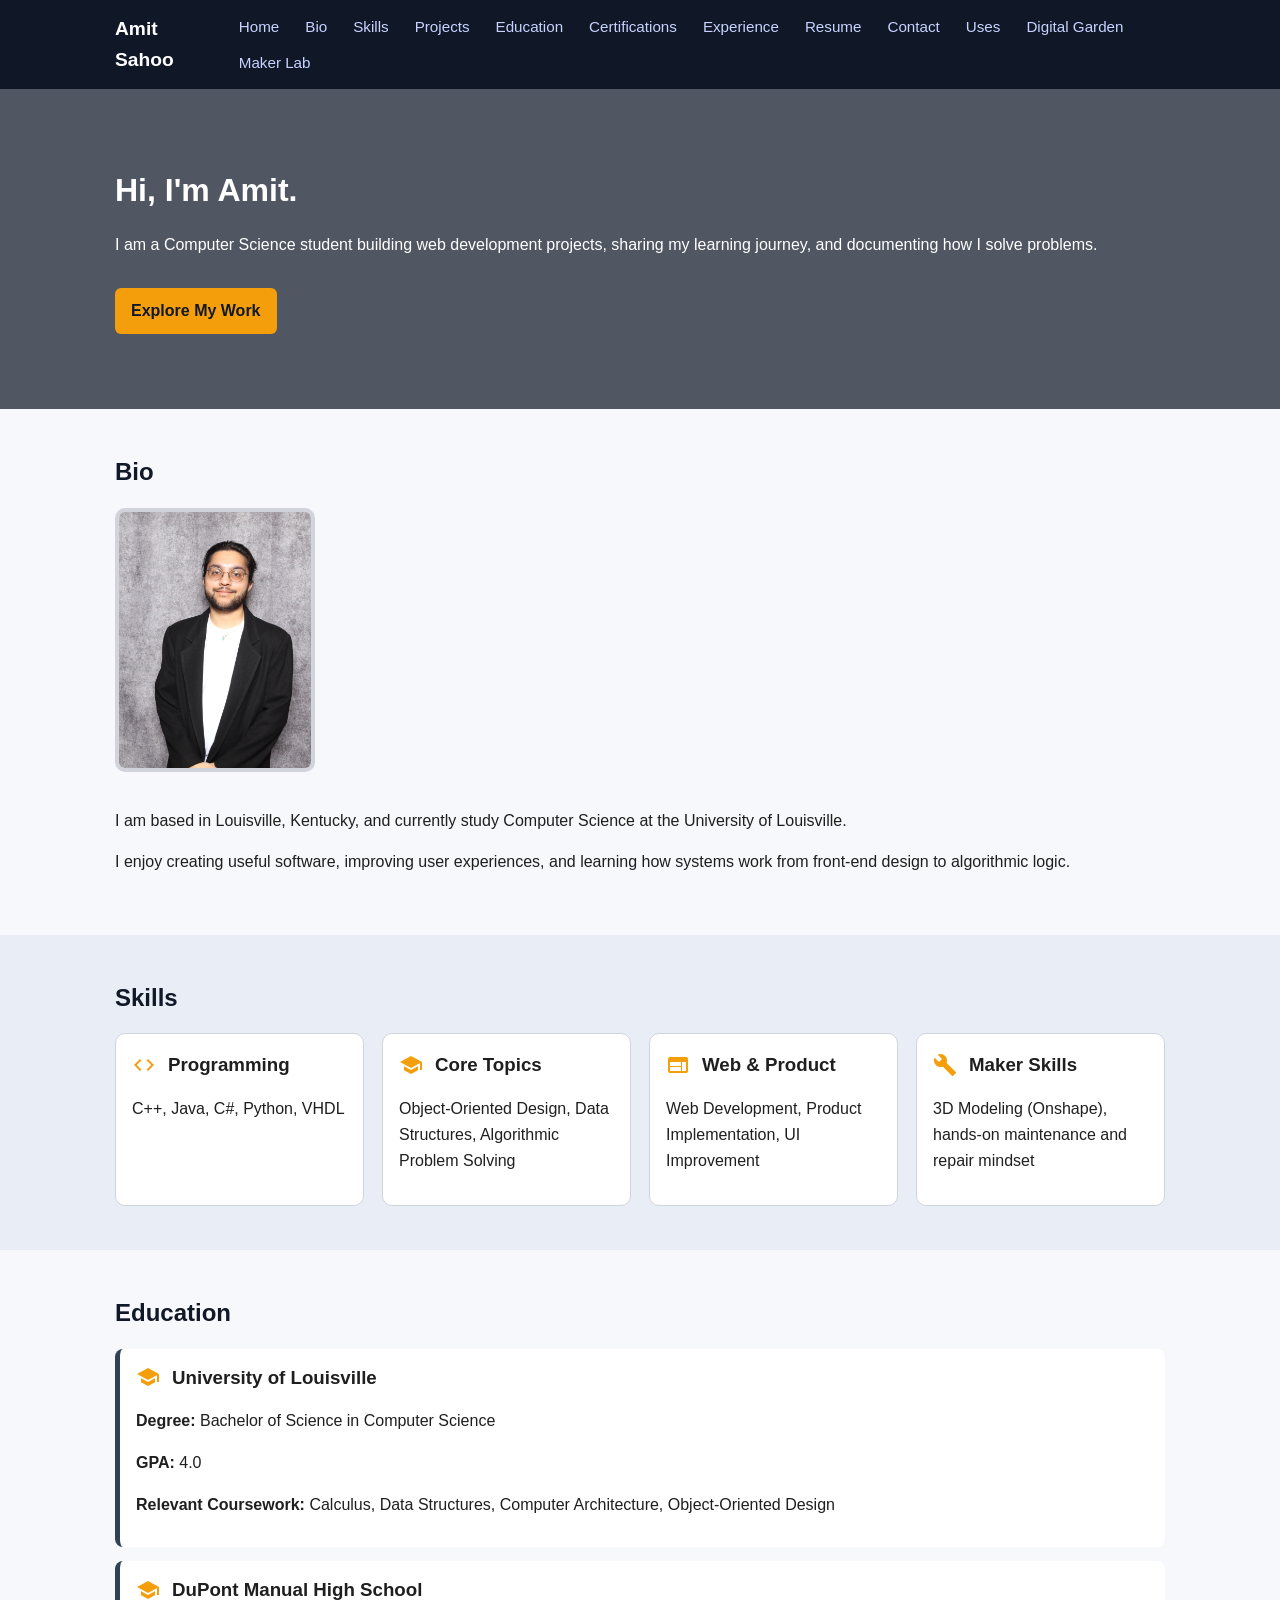
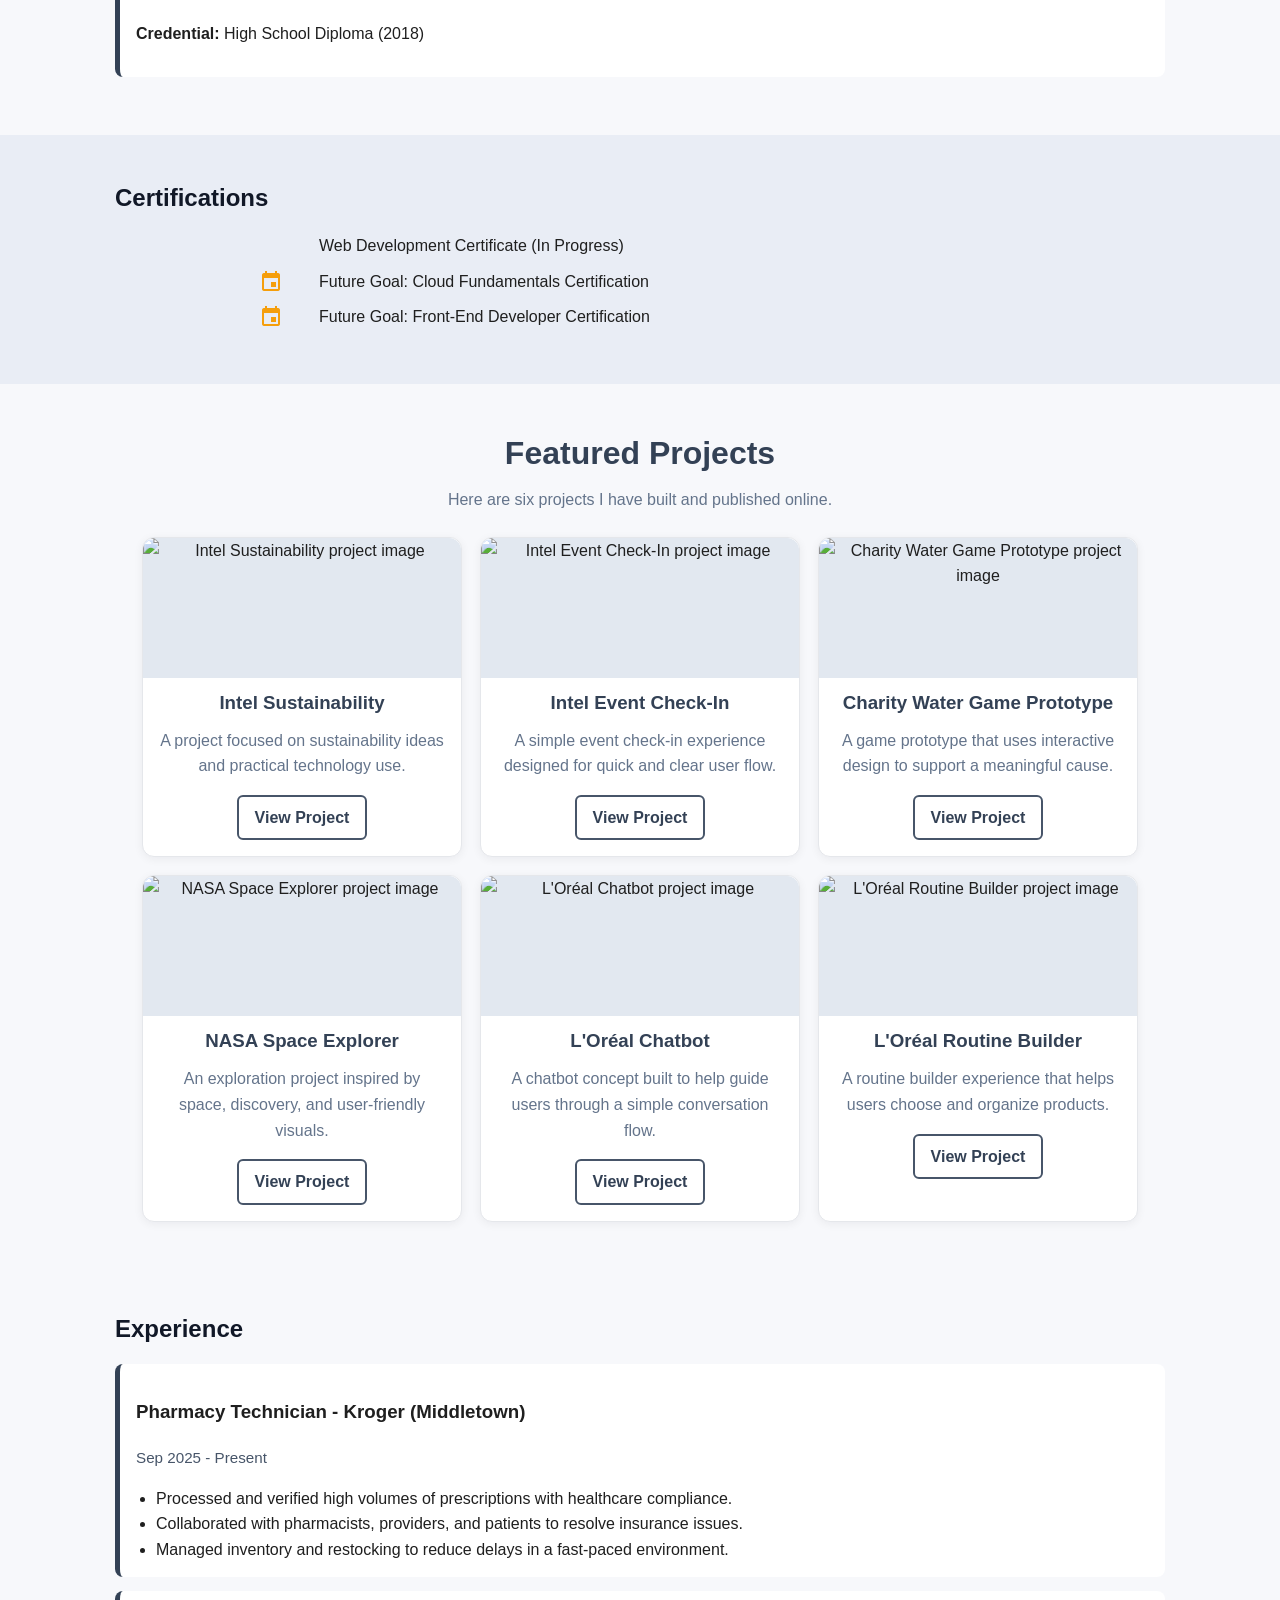
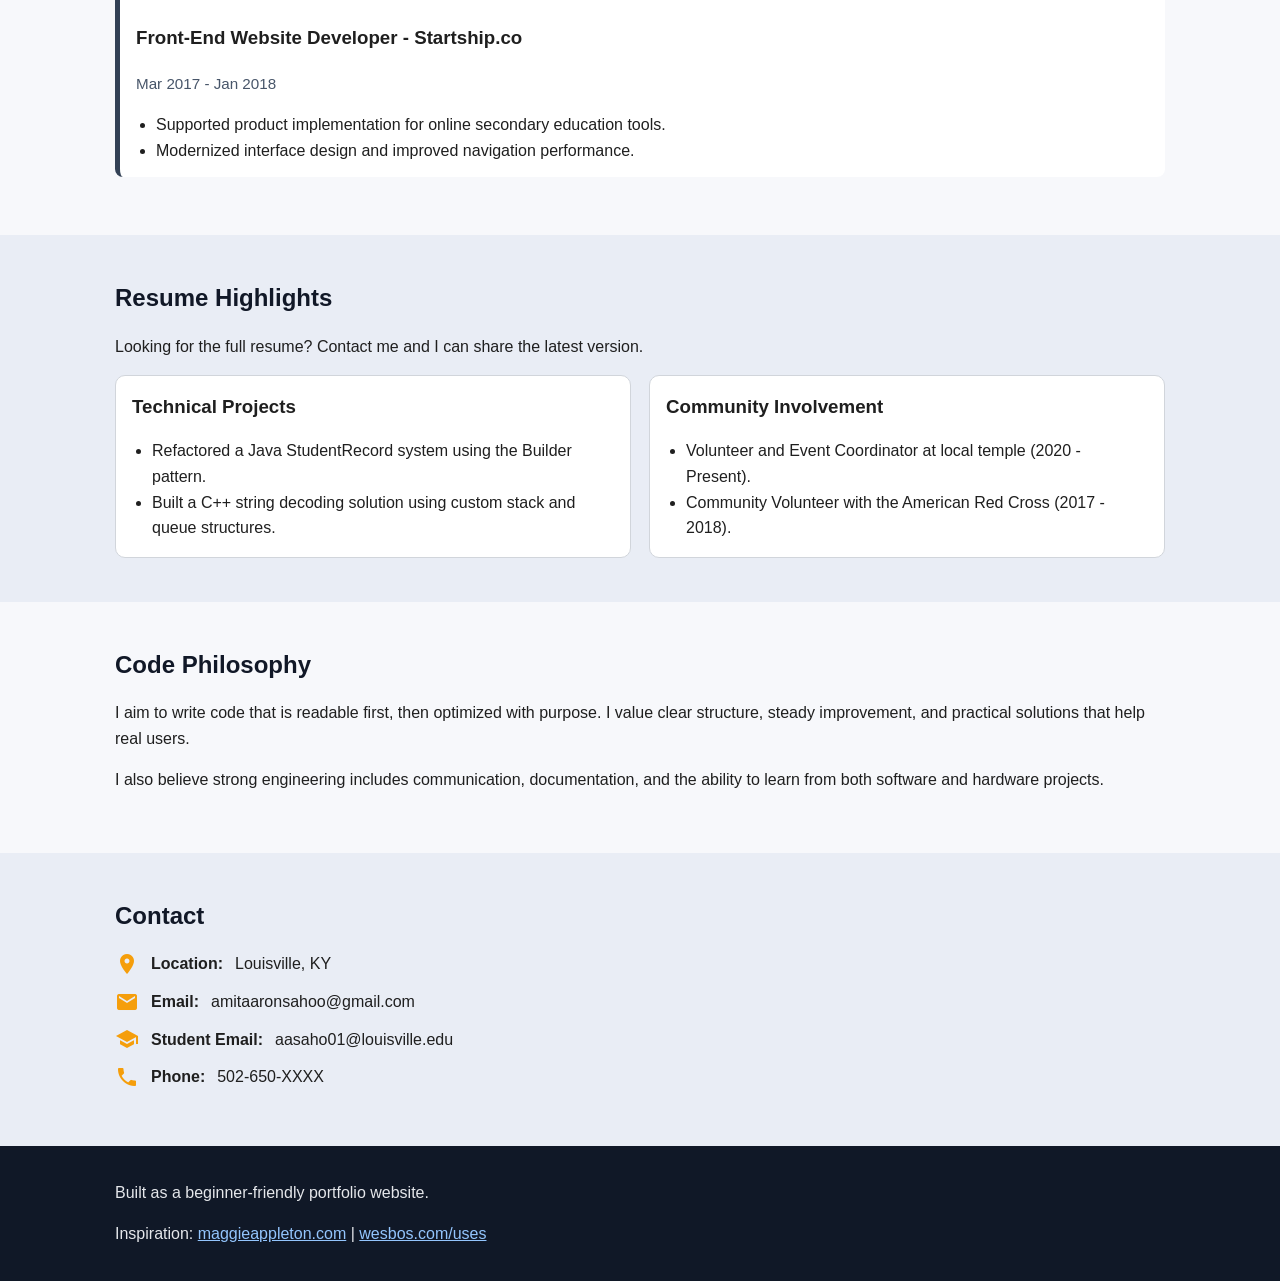
==== commit 4ea48ac6: "Add projects section with cards and update navigation links" ====
--- a/index.html
+++ b/index.html
@@ -141,46 +141,46 @@
 
     <!-- Projects section highlights live work with simple cards -->
     <section id="projects" class="section container">
-      <h2>Projects</h2>
-      <p>
+      <h2 class="projects-title">Featured Projects</h2>
+      <p class="projects-intro">
         Here are six projects I have built and published online.
       </p>
       <div class="card-row projects-row">
         <article class="card project-card">
-          <div class="project-image-placeholder">Image Placeholder</div>
+          <img src="site pictures/project-1.jpg" alt="Intel Sustainability project image" class="project-image">
           <h3>Intel Sustainability</h3>
           <p>A project focused on sustainability ideas and practical technology use.</p>
-          <p><a href="https://amitaaronsahoo.github.io/02-prj-intel-sustainability/" target="_blank" rel="noopener noreferrer">Live Site</a></p>
-        </article>
-        <article class="card project-card">
-          <div class="project-image-placeholder">Image Placeholder</div>
+          <p><a class="project-button" href="https://amitaaronsahoo.github.io/02-prj-intel-sustainability/" target="_blank" rel="noopener noreferrer">View Project</a></p>
+        </article>
+        <article class="card project-card">
+          <img src="site pictures/project-2.jpg" alt="Intel Event Check-In project image" class="project-image">
           <h3>Intel Event Check-In</h3>
           <p>A simple event check-in experience designed for quick and clear user flow.</p>
-          <p><a href="https://amitaaronsahoo.github.io/05-prj-intel-event-check-in" target="_blank" rel="noopener noreferrer">Live Site</a></p>
-        </article>
-        <article class="card project-card">
-          <div class="project-image-placeholder">Image Placeholder</div>
+          <p><a class="project-button" href="https://amitaaronsahoo.github.io/05-prj-intel-event-check-in" target="_blank" rel="noopener noreferrer">View Project</a></p>
+        </article>
+        <article class="card project-card">
+          <img src="site pictures/project-3.jpg" alt="Charity Water Game Prototype project image" class="project-image">
           <h3>Charity Water Game Prototype</h3>
           <p>A game prototype that uses interactive design to support a meaningful cause.</p>
-          <p><a href="https://amitaaronsahoo.github.io/05-charity-water-game-prototype" target="_blank" rel="noopener noreferrer">Live Site</a></p>
-        </article>
-        <article class="card project-card">
-          <div class="project-image-placeholder">Image Placeholder</div>
+          <p><a class="project-button" href="https://amitaaronsahoo.github.io/05-charity-water-game-prototype" target="_blank" rel="noopener noreferrer">View Project</a></p>
+        </article>
+        <article class="card project-card">
+          <img src="site pictures/project-4.jpg" alt="NASA Space Explorer project image" class="project-image">
           <h3>NASA Space Explorer</h3>
           <p>An exploration project inspired by space, discovery, and user-friendly visuals.</p>
-          <p><a href="https://amitaaronsahoo.github.io/07-nasa-space-explorer" target="_blank" rel="noopener noreferrer">Live Site</a></p>
-        </article>
-        <article class="card project-card">
-          <div class="project-image-placeholder">Image Placeholder</div>
+          <p><a class="project-button" href="https://amitaaronsahoo.github.io/07-nasa-space-explorer" target="_blank" rel="noopener noreferrer">View Project</a></p>
+        </article>
+        <article class="card project-card">
+          <img src="site pictures/project-5.jpg" alt="L'Or&eacute;al Chatbot project image" class="project-image">
           <h3>L'Or&eacute;al Chatbot</h3>
           <p>A chatbot concept built to help guide users through a simple conversation flow.</p>
-          <p><a href="https://amitaaronsahoo.github.io/08-prj-loreal-chatbot" target="_blank" rel="noopener noreferrer">Live Site</a></p>
-        </article>
-        <article class="card project-card">
-          <div class="project-image-placeholder">Image Placeholder</div>
+          <p><a class="project-button" href="https://amitaaronsahoo.github.io/08-prj-loreal-chatbot" target="_blank" rel="noopener noreferrer">View Project</a></p>
+        </article>
+        <article class="card project-card">
+          <img src="site pictures/project-6.jpg" alt="L'Or&eacute;al Routine Builder project image" class="project-image">
           <h3>L'Or&eacute;al Routine Builder</h3>
           <p>A routine builder experience that helps users choose and organize products.</p>
-          <p><a href="https://amitaaronsahoo.github.io/09-prj-loreal-routine-builder" target="_blank" rel="noopener noreferrer">Live Site</a></p>
+          <p><a class="project-button" href="https://amitaaronsahoo.github.io/09-prj-loreal-routine-builder" target="_blank" rel="noopener noreferrer">View Project</a></p>
         </article>
       </div>
     </section>
--- a/style.css
+++ b/style.css
@@ -152,7 +152,7 @@
 .card-row {
   display: flex;
   flex-wrap: wrap;
-  gap: 16px;
+  gap: 18px;
 }
 
 .card {
@@ -163,37 +163,70 @@
   padding: 16px;
 }
 
+.projects-title {
+  text-align: center;
+  font-size: 2rem;
+  color: #334155;
+  margin-bottom: 8px;
+}
+
+.projects-intro {
+  text-align: center;
+  color: #64748b;
+  max-width: 700px;
+  margin: 0 auto 24px;
+}
+
 .projects-row {
   align-items: stretch;
+  justify-content: center;
 }
 
 .project-card {
   display: flex;
   flex-direction: column;
-  gap: 12px;
-}
-
-.project-image-placeholder {
-  height: 160px;
-  border-radius: 8px;
-  border: 2px dashed #94a3b8;
-  background-color: #f8fafc;
+  gap: 10px;
+  flex: 1 1 300px;
+  max-width: 320px;
+  text-align: center;
+  padding: 0 0 16px;
+  border-radius: 12px;
+  border: 1px solid #e5e7eb;
+  box-shadow: 0 2px 10px rgba(15, 23, 42, 0.06);
+}
+
+.project-image {
+  width: 100%;
+  height: 140px;
+  object-fit: cover;
+  border-radius: 12px 12px 0 0;
+  background-color: #e2e8f0;
+}
+
+.project-card h3 {
+  margin: 4px 16px 0;
+  color: #334155;
+}
+
+.project-card p {
+  margin: 0 16px;
   color: #64748b;
-  display: flex;
-  align-items: center;
-  justify-content: center;
-  text-align: center;
-  font-weight: bold;
-}
-
-.project-card a {
-  color: #1d4ed8;
+}
+
+.project-button {
+  display: inline-block;
+  margin-top: 6px;
+  padding: 8px 16px;
+  border: 2px solid #475569;
+  border-radius: 6px;
+  color: #334155;
   font-weight: bold;
   text-decoration: none;
 }
 
-.project-card a:hover {
-  text-decoration: underline;
+.project-button:hover {
+  background-color: #475569;
+  color: #ffffff;
 }
 
 .timeline-item {
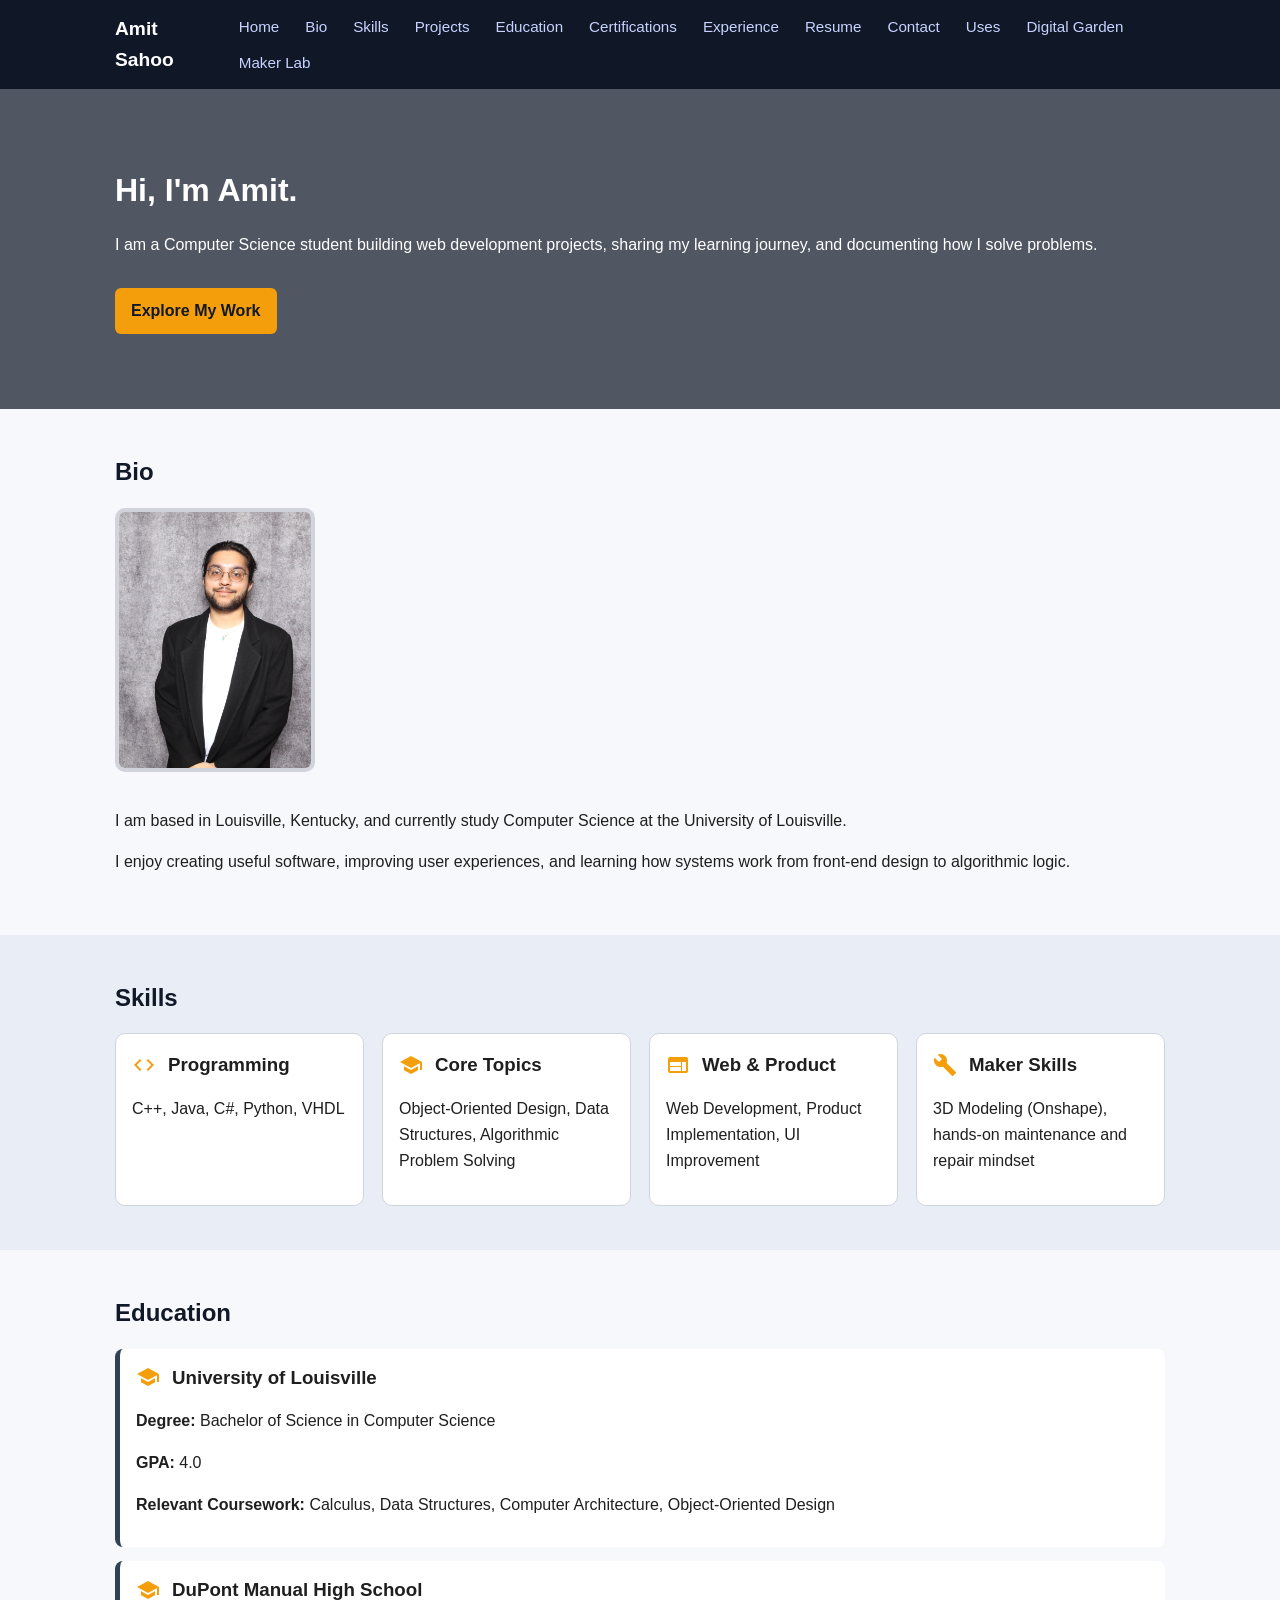
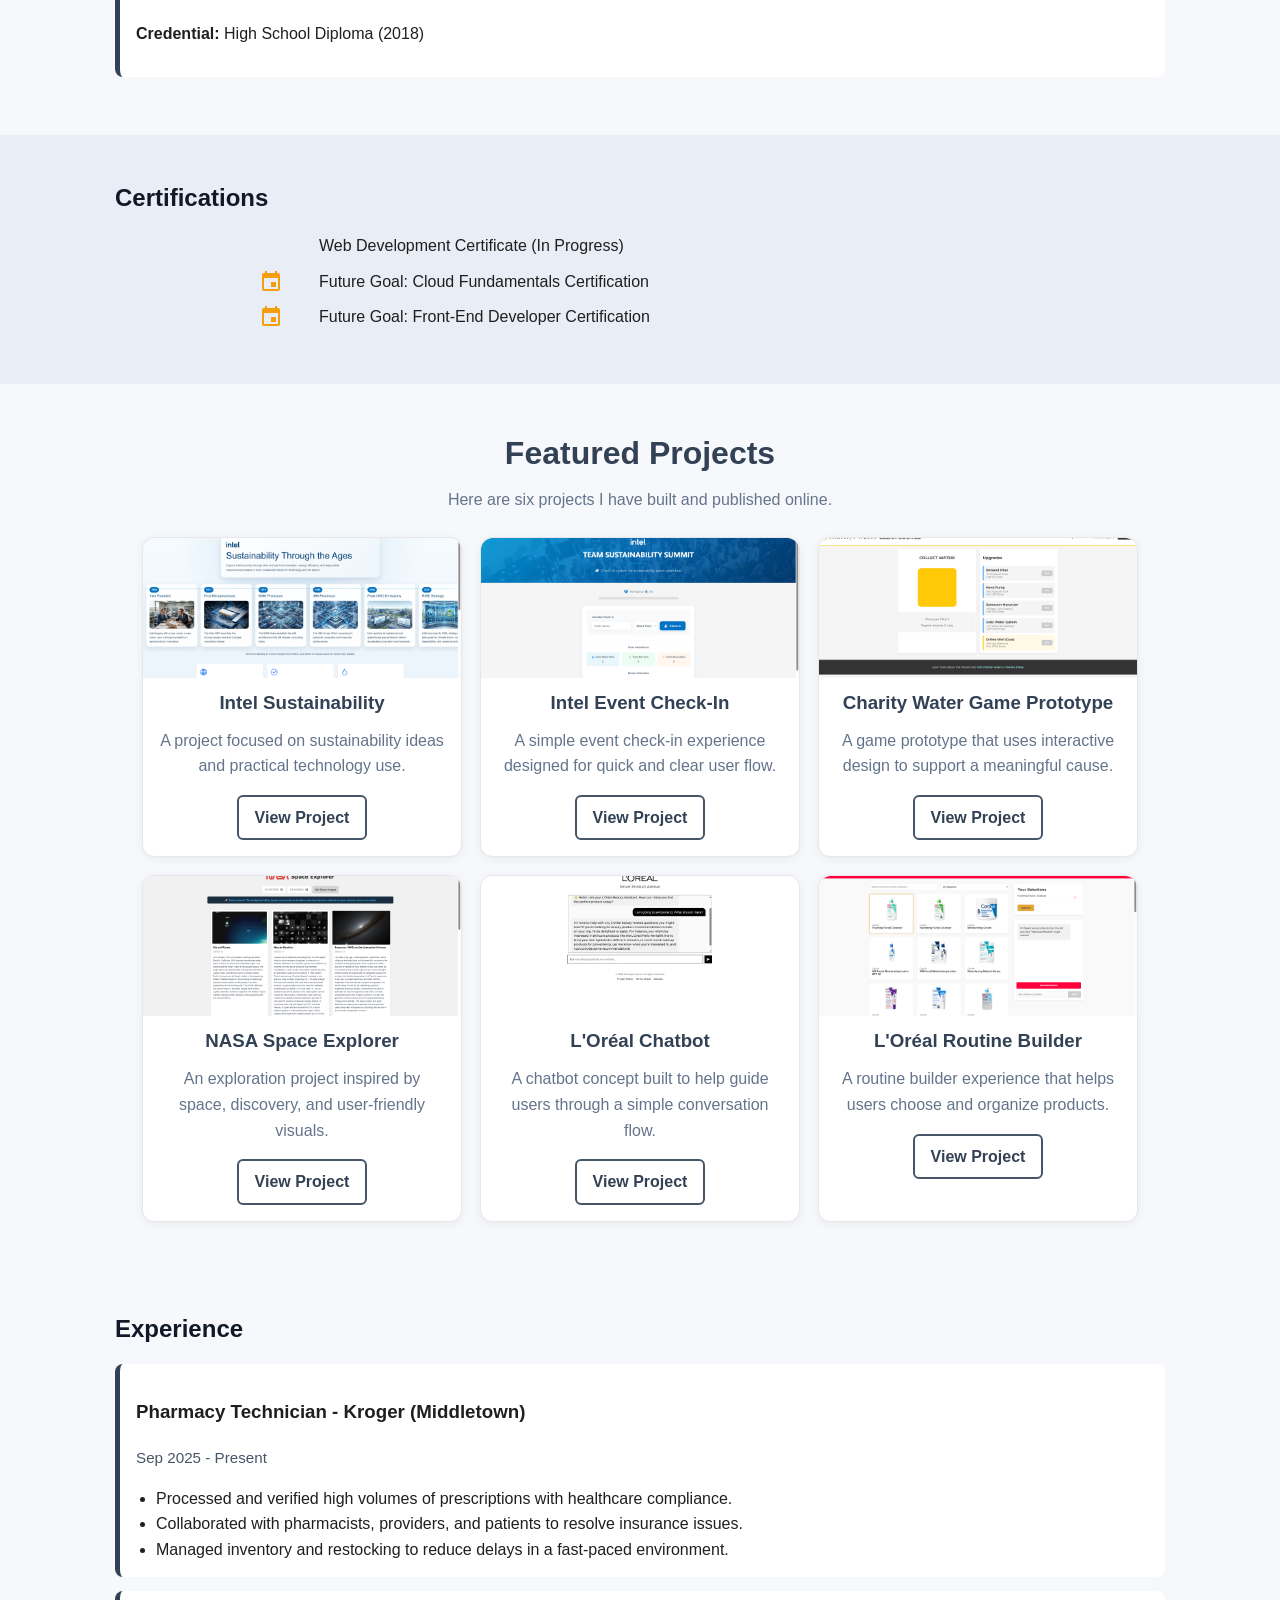
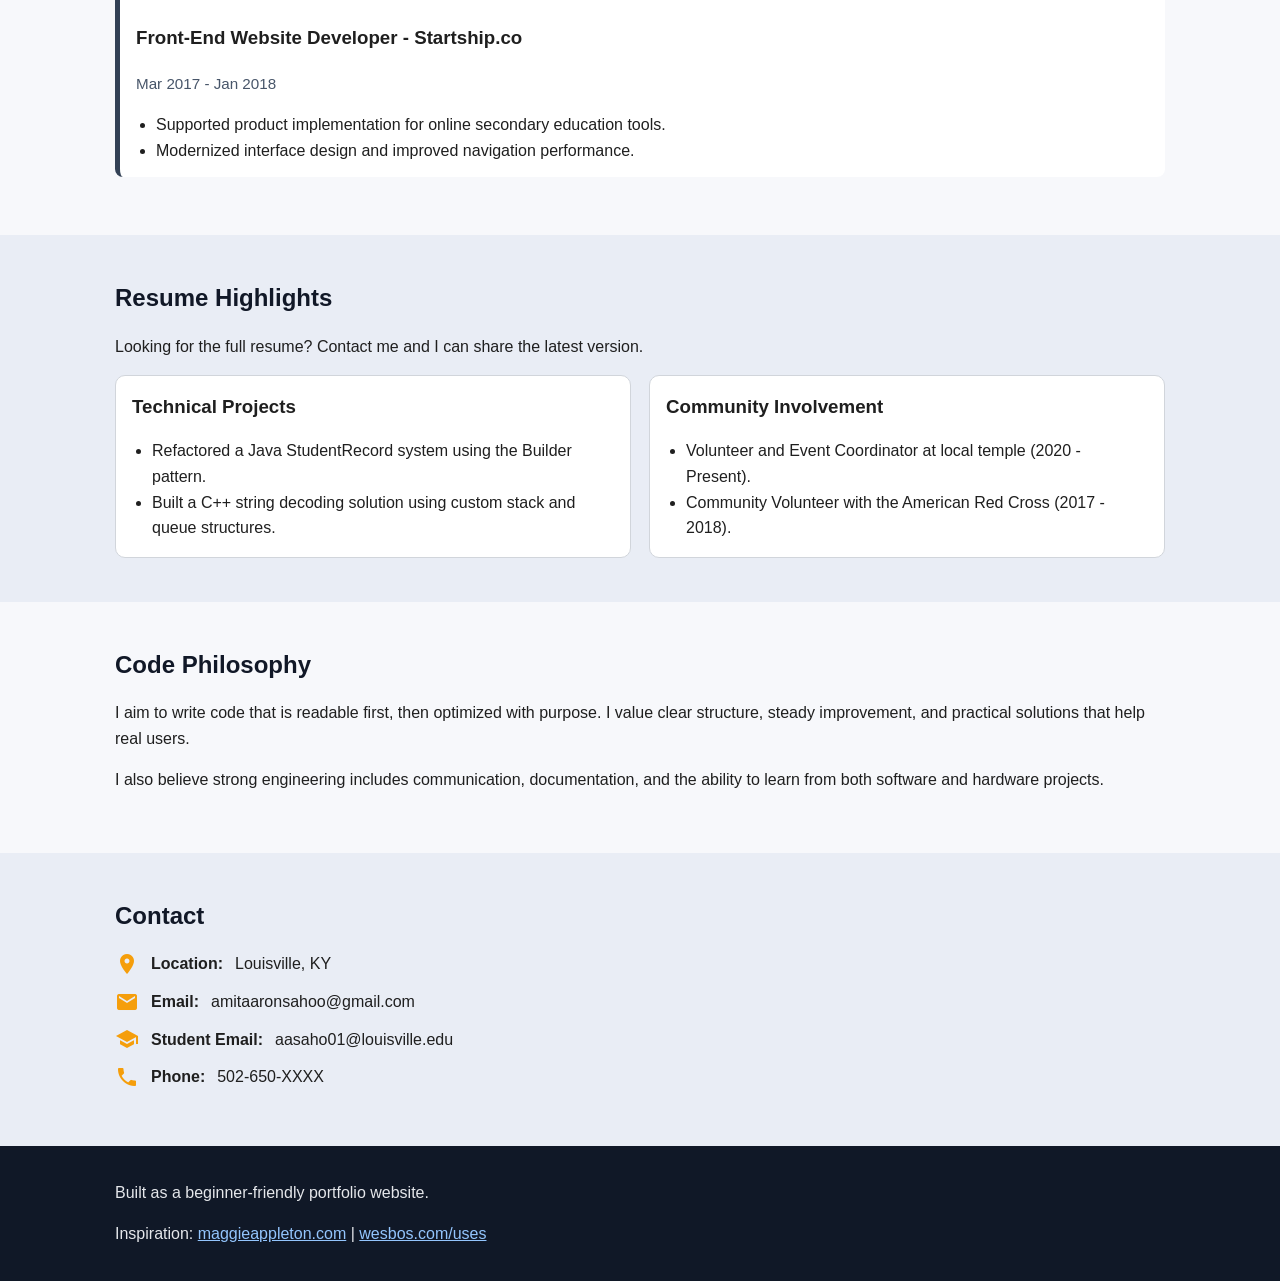
==== commit 95c1c3a1: "Add projects section with cards and update navigation links" ====
--- a/index.html
+++ b/index.html
@@ -147,37 +147,37 @@
       </p>
       <div class="card-row projects-row">
         <article class="card project-card">
-          <img src="site pictures/project-1.jpg" alt="Intel Sustainability project image" class="project-image">
+          <img src="site pictures/msedge_veggRCv3dg.jpg" alt="Intel Sustainability project image" class="project-image">
           <h3>Intel Sustainability</h3>
           <p>A project focused on sustainability ideas and practical technology use.</p>
           <p><a class="project-button" href="https://amitaaronsahoo.github.io/02-prj-intel-sustainability/" target="_blank" rel="noopener noreferrer">View Project</a></p>
         </article>
         <article class="card project-card">
-          <img src="site pictures/project-2.jpg" alt="Intel Event Check-In project image" class="project-image">
+          <img src="site pictures/msedge_2bKJhte5JI.jpg" alt="Intel Event Check-In project image" class="project-image">
           <h3>Intel Event Check-In</h3>
           <p>A simple event check-in experience designed for quick and clear user flow.</p>
           <p><a class="project-button" href="https://amitaaronsahoo.github.io/05-prj-intel-event-check-in" target="_blank" rel="noopener noreferrer">View Project</a></p>
         </article>
         <article class="card project-card">
-          <img src="site pictures/project-3.jpg" alt="Charity Water Game Prototype project image" class="project-image">
+          <img src="site pictures/msedge_6Tl1zxQ3ZF.png" alt="Charity Water Game Prototype project image" class="project-image">
           <h3>Charity Water Game Prototype</h3>
           <p>A game prototype that uses interactive design to support a meaningful cause.</p>
           <p><a class="project-button" href="https://amitaaronsahoo.github.io/05-charity-water-game-prototype" target="_blank" rel="noopener noreferrer">View Project</a></p>
         </article>
         <article class="card project-card">
-          <img src="site pictures/project-4.jpg" alt="NASA Space Explorer project image" class="project-image">
+          <img src="site pictures/msedge_2yPblXNU5p.png" alt="NASA Space Explorer project image" class="project-image">
           <h3>NASA Space Explorer</h3>
           <p>An exploration project inspired by space, discovery, and user-friendly visuals.</p>
           <p><a class="project-button" href="https://amitaaronsahoo.github.io/07-nasa-space-explorer" target="_blank" rel="noopener noreferrer">View Project</a></p>
         </article>
         <article class="card project-card">
-          <img src="site pictures/project-5.jpg" alt="L'Or&eacute;al Chatbot project image" class="project-image">
+          <img src="site pictures/msedge_FOXGXNcy15.png" alt="L'Or&eacute;al Chatbot project image" class="project-image">
           <h3>L'Or&eacute;al Chatbot</h3>
           <p>A chatbot concept built to help guide users through a simple conversation flow.</p>
           <p><a class="project-button" href="https://amitaaronsahoo.github.io/08-prj-loreal-chatbot" target="_blank" rel="noopener noreferrer">View Project</a></p>
         </article>
         <article class="card project-card">
-          <img src="site pictures/project-6.jpg" alt="L'Or&eacute;al Routine Builder project image" class="project-image">
+          <img src="site pictures/msedge_qNFnoBy5LP.png" alt="L'Or&eacute;al Routine Builder project image" class="project-image">
           <h3>L'Or&eacute;al Routine Builder</h3>
           <p>A routine builder experience that helps users choose and organize products.</p>
           <p><a class="project-button" href="https://amitaaronsahoo.github.io/09-prj-loreal-routine-builder" target="_blank" rel="noopener noreferrer">View Project</a></p>
--- a/style.css
+++ b/style.css
@@ -186,8 +186,9 @@
   display: flex;
   flex-direction: column;
   gap: 10px;
-  flex: 1 1 300px;
+  flex: 1 0 320px;
   max-width: 320px;
+  min-width: 300px;
   text-align: center;
   padding: 0 0 16px;
   border-radius: 12px;
